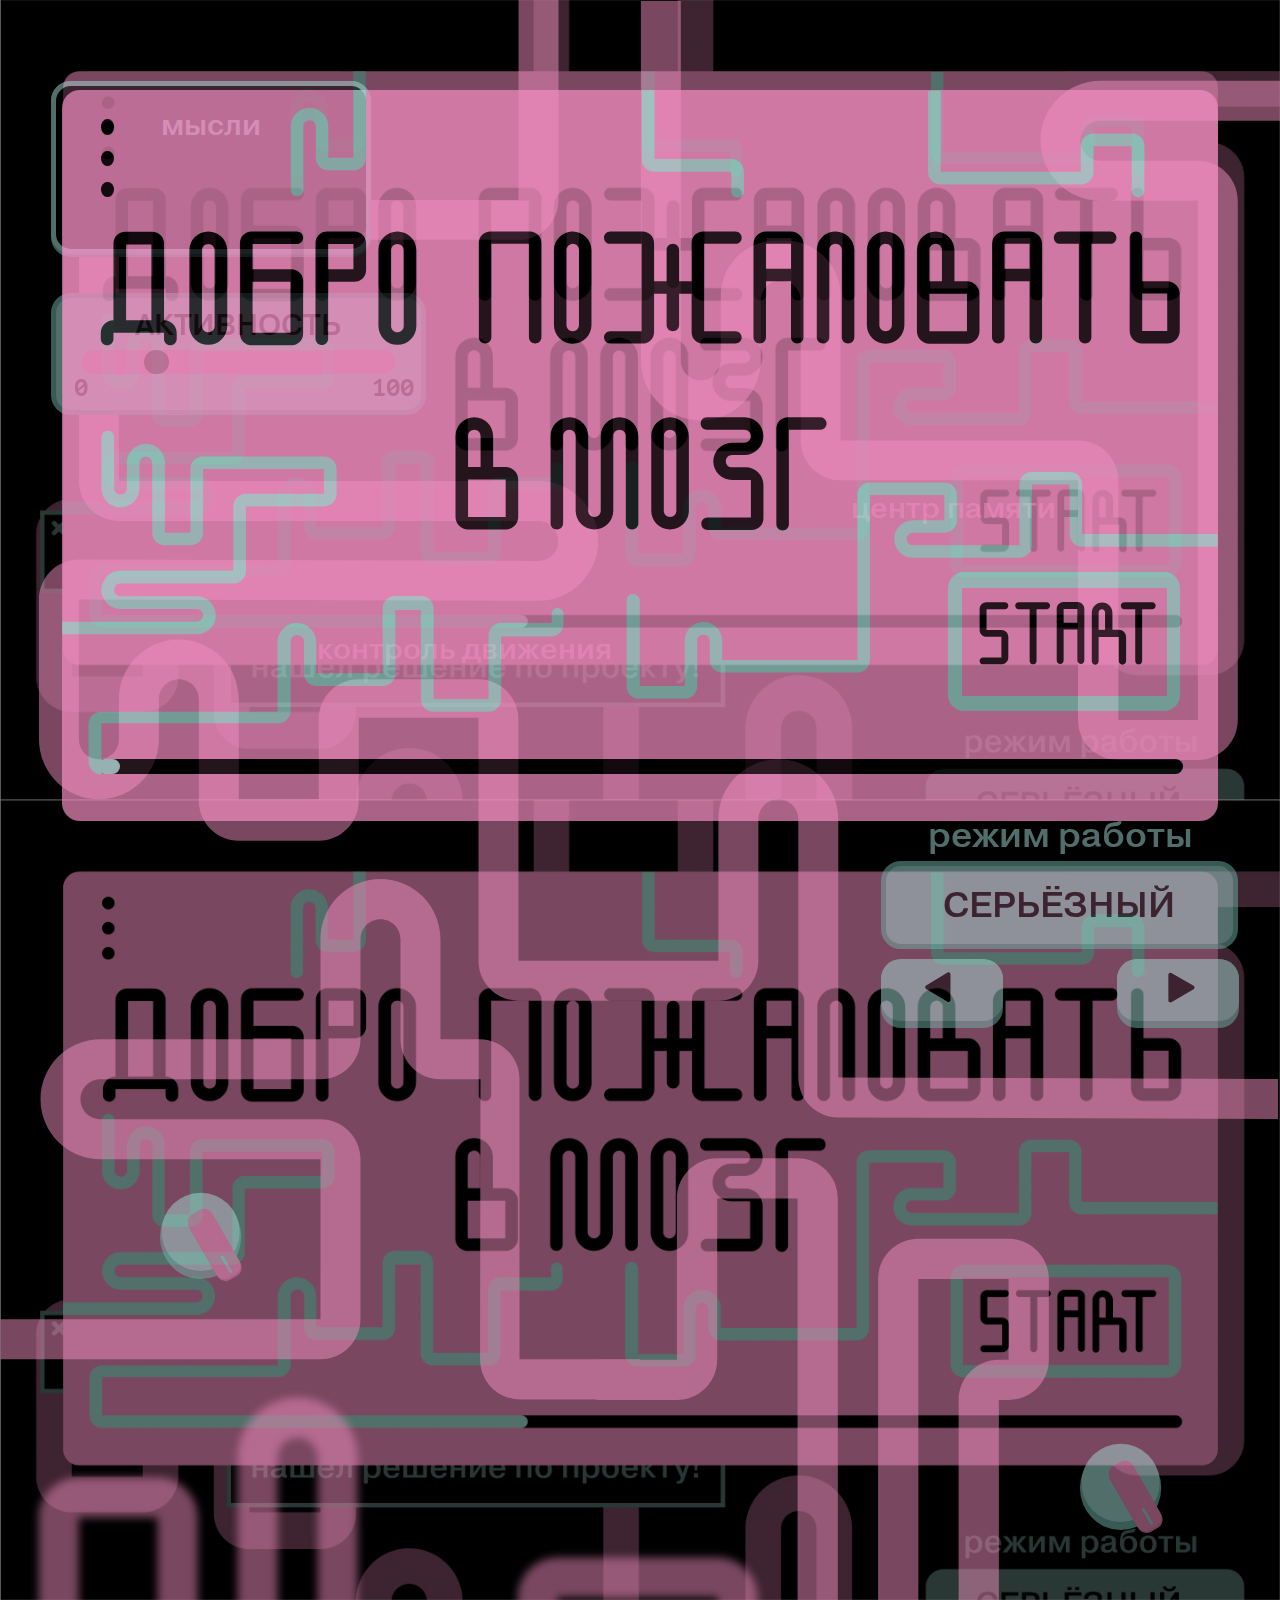
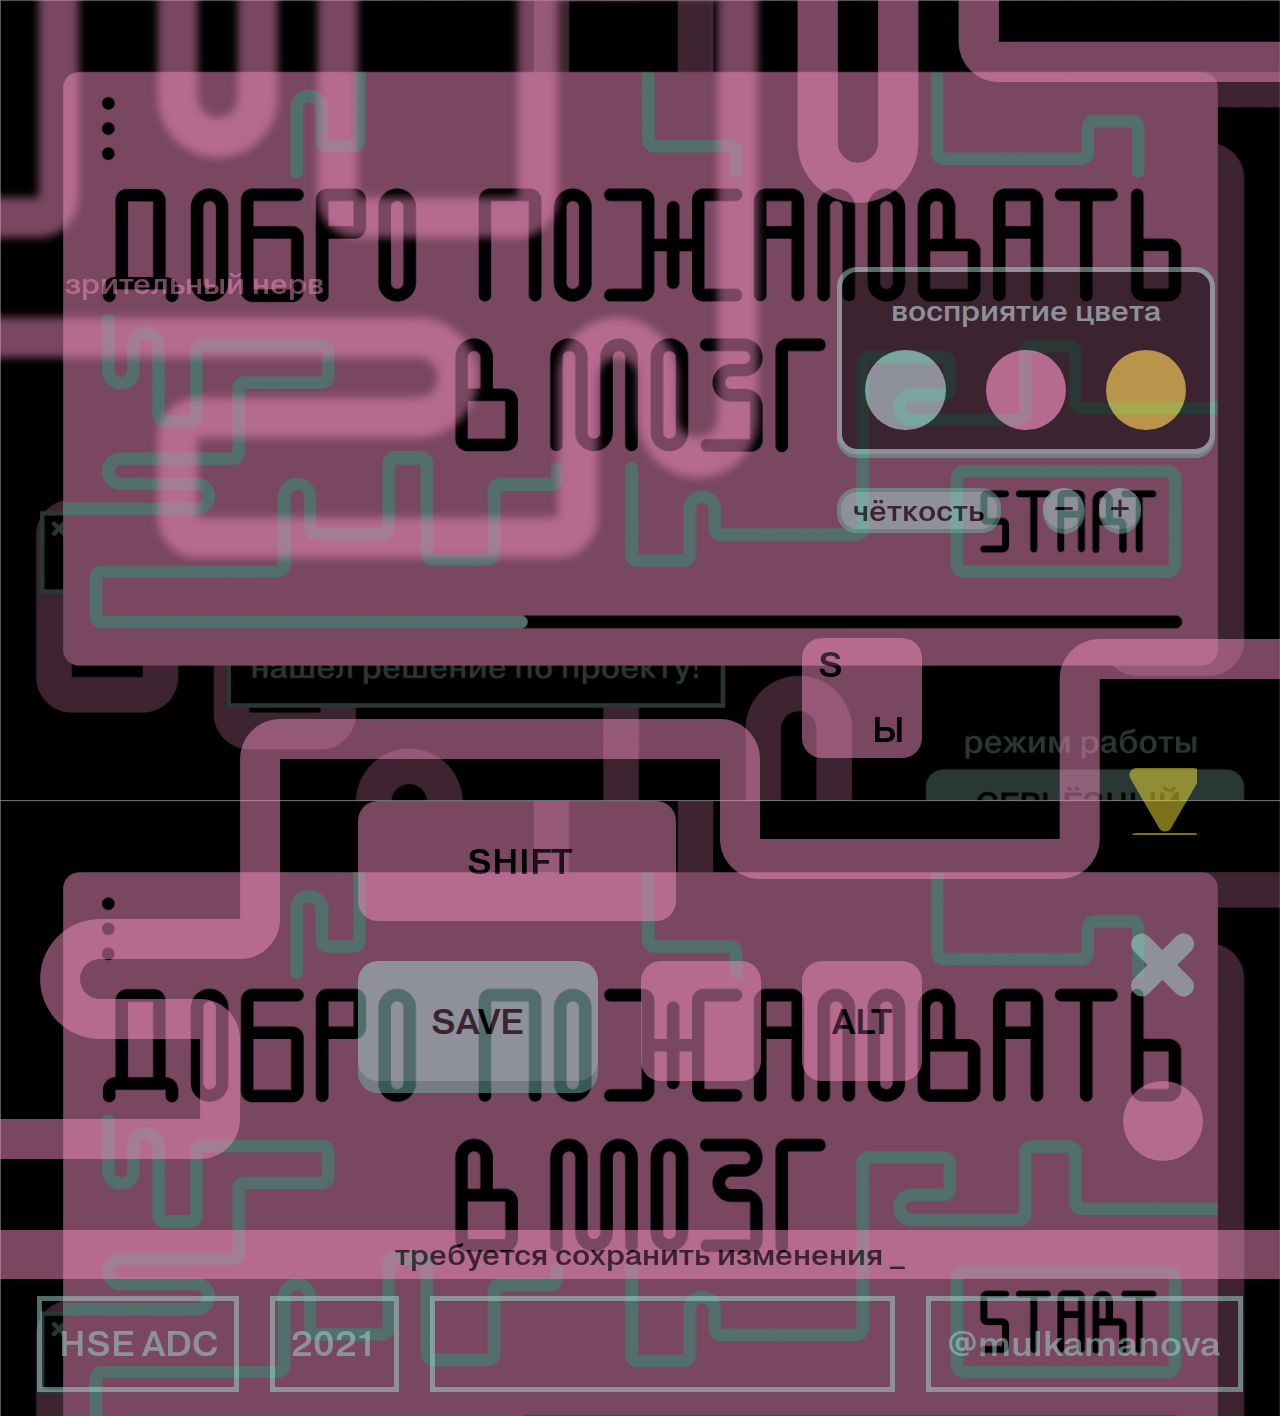
==== index.html @ aae34df0 "Update index.html" ====
<!DOCTYPE html>
<html lang="en" dir="ltr">
  <head>
    <meta charset="utf-8">
    <title></title>
    <meta name="viewport" content="width=device-width, initial-scale=1">
    <script src="https://ajax.googleapis.com/ajax/libs/jquery/3.5.1/jquery.min.js"></script>
    <link rel="stylesheet" href="stylesheets/style.css">
    <style media="screen">
      body{
        width: 100%;
        margin: 0;
        background: black;
        display: block;
        position: relative;
      }
      body::before{
        content: "";
        position: absolute;
        left: 0;
        top: 0;
        right: 0;
        background: url('images/1440-firstpage.jpg');
        width: 100%;
        height: 100%;
        background-size: 100% auto ;
        display: block;
        opacity: .5;
      }
      html{
        position: relative;
        height: 100%;
        width: 100%;
      }
      .wrapper {
        position: relative;
        width: 100%;
        /* background: black; */
        /* opacity: 70%; */
      }
      .sootnosheniye {
        position: relative;
        padding-bottom: 209.44%;
        /* background: red; */

      }
      .content {
        position: absolute;
        top: 0; bottom: 0; left: 0; right: 0;
        padding: 0;
        opacity: 50%;
        overflow: hidden;
        transition: all .3s;
        /* background: yellow; */
      }
      .first {
        position: relative;
        width: 100%;
        height: 37.1%;
        /* background: red; */
      }
      .second {
        position: relative;
        width: 100%;
        height: 37.1%;
        /* background: blue; */
        /* opacity: 50%; */
      }
      .third {
        position: relative;
        width: 100%;
        height: 25.8%;
        /* background: green; */
      }

      p {
        font-family: "Pragmatica";
      }
      .stop {
        animation-play-state: paused;
      }
    </style>

    <script src="javascripts/all.js" charset="utf-8"></script>

  </head>
  <body>
    <div class="wrapper">
      <div class="sootnosheniye">
        <div class="content">
          <div class="first">
            <div class="izv1 stop"></div>
            <div class="izv2 stop"></div>
            <img src="images/first3-iphone.svg" alt="" class="iphone">

            <div class="think_counter">
              <div class="think_counter_image" id="think_counter_image_shadow"></div>
              <div class="think_counter_image" id="think_counter_image1"></div>
              <p id="think_counter1">мысли</p>
              <p class="think_counter_result" id="think_counter_result1">0</p>
              <p class="think_counter_result" id="think_counter_result2">0</p>
              <p class="think_counter_result" id="think_counter_result3">0</p>
              <p class="think_counter_result" id="think_counter_result4">0</p>
            </div>
            <div class="activity">
              <p id="activity_text">АКТИВНОСТЬ</p>
              <div class="activeline">
                <div class="active_point stop"></div>
              </div>
              <p id="point1">0</p>
              <p id="point2">100</p>
            </div>
            <p class="names" id="name1">центр памяти</p>
            <p class="names" id="name2">контроль движения</p>
            <div class="mode">
              <p id="mode_title">режим работы</p>
              <div class="mode_screen">
                <p id="mode_text">СЕРЬЁЗНЫЙ</p>
              </div>
              <div class="mode_buttom" id="mode_buttom_left">
                <div class="mode_buttom_shadow" id="mbl_shadow"></div>
                <div class="mode_buttom_base" id="mbl_base">
                  <img src="images/mode_triangle.svg" alt="" id="mode_triangle1">
                </div>
              </div>
              <div class="mode_buttom" id="mode_buttom_right">
                <div class="mode_buttom_shadow" id="mbr_shadow"></div>
                <div class="mode_buttom_base" id="mbr_base">
                  <img src="images/mode_triangle.svg" alt="" id="mode_triangle2">
                </div>
              </div>
            </div>
            <div class="think" id="think1">
              <img src="images/krest_hover.svg" alt="" class="skip_buttom">
              <img src="images/krest.svg" alt="" class="skip_buttom">
              <h1 id="think1_text">надо&nbspкупить&nbspмашину</h1>
            </div>
            <div class="think" id="think2">
              <img src="images/krest_hover.svg" alt="" class="skip_buttom" >
              <img src="images/krest.svg" alt="" class="skip_buttom">
              <h1 id="think2_text">100+20×6=???</h1>
            </div>
            <div class="think" id="think3">
              <img src="images/krest_hover.svg" alt="" class="skip_buttom">
              <img src="images/krest.svg" alt="" class="skip_buttom">
              <h1 id="think3_text">нашла&nbspрешение&nbspпо&nbspпроекту!</h1>
            </div>
            <div class="think" id="think4">
              <img src="images/krest_hover.svg" alt="" class="skip_buttom">
              <img src="images/krest.svg" alt="" class="skip_buttom">
              <h1 id="think4_text">завтра&nbspплатить&nbspза&nbspипотеку</h1>
            </div>
          </div>
          <div class="second">
            <div class="izv_second2"></div>
            <div class="izv_second1"></div>
            <div class="izv_second_extra" id="extra1"></div>
            <div class="izv_second_extra" id="extra2"></div>
            <div class="buttom buttom1">
              <img src="images/buttom_body.svg" alt="" id="buttom_body">
              <div class="handle_box" id="handle_box1">
                <img src="images/buttom_handle.svg" alt="" id="buttom_handle" >
                <img src="images/buttom_handle_hover.svg" alt="" class="buttom_handle1 opacity100" id="buttom_handle">
              </div>
            </div>
            <div class="buttom buttom2" >
              <img src="images/buttom_body.svg" alt="" id="buttom_body">
              <div class="handle_box" id="handle_box2">
                <img src="images/buttom_handle.svg" alt="" id="buttom_handle">
                <img src="images/buttom_handle_hover.svg" alt="" class="buttom_handle2 opacity100" id="buttom_handle">
              </div>
            </div>
            <div class="colorblock">
              <div class="color_mode" id="color_mode_shadow"></div>
              <div class="color_mode" id="color_mode_base"></div>
              <p id="color_text">восприятие цвета</p>
              <div class="color_round" id="color1"></div>
              <div class="color_round" id="color2"></div>
              <div class="color_round" id="color3"></div>
            </div>

            <div class="blurblock">
              <div class="blur_title">
                <p id="blur_text">чёткость</p>
              </div>
              <div class="blur_bottom" id="bottom_minus">
                <div class="blur_buttom_shadow" id="bbs_left"></div>
                <div class="blur_buttom_base" id="bbb_left"></div>
                <div class="blur_bottom_text"></div>
              </div>
              <div class="blur_bottom" id="bottom_plus">
                <div class="blur_buttom_shadow" id="bbs_right"></div>
                <div class="blur_buttom_base" id="bbb_right"></div>
                <div class="blur_bottom_text"></div>
                <div class="blur_bottom_text" id="blur_bottom_text2"></div>
              </div>
            </div>
            <p class="names" id="name3">зрительный нерв</p>
            <svg width="921" height="761" viewBox="0 0 921 761" fill="none" xmlns="http://www.w3.org/2000/svg" class="izv_vision class1440">
            <path d="M201.376 400.578H-4.19336V440.578H201.376C223.467 440.578 241.376 422.67 241.376 400.578V120.578H320.438V300.578C320.438 333.715 347.3 360.578 380.438 360.578C413.575 360.578 440.438 333.715 440.438 300.578V60.5781C440.438 49.5324 449.392 40.5781 460.438 40.5781C471.483 40.5781 480.438 49.5324 480.438 60.5781V400.578C480.438 422.67 498.346 440.578 520.438 440.578H680.437C702.529 440.578 720.437 422.669 720.437 400.578V200.578H880.437V620.578C880.437 631.624 871.483 640.578 860.437 640.578C849.392 640.578 840.437 631.624 840.437 620.578V580.578C840.437 547.441 813.574 520.578 780.437 520.578C747.3 520.578 720.437 547.441 720.437 580.578V720.578H360.438V640.578H580.437C613.574 640.578 640.437 613.715 640.437 580.578C640.437 547.441 613.574 520.578 580.437 520.578H-4.19336V560.578H580.437C591.483 560.578 600.437 569.532 600.437 580.578C600.437 591.624 591.483 600.578 580.437 600.578H360.438C338.346 600.578 320.438 618.487 320.438 640.578V720.578C320.438 742.669 338.346 760.578 360.438 760.578H720.437C742.529 760.578 760.437 742.669 760.437 720.578V580.578C760.437 569.532 769.392 560.578 780.437 560.578C791.483 560.578 800.437 569.532 800.437 580.578V620.578C800.437 653.715 827.3 680.578 860.437 680.578C893.574 680.578 920.437 653.715 920.437 620.578V200.578C920.437 178.487 902.529 160.578 880.437 160.578H720.437C698.346 160.578 680.437 178.487 680.437 200.578V400.578H520.437V60.578C520.437 27.441 493.574 0.578125 460.437 0.578125C427.3 0.578125 400.438 27.441 400.438 60.578V300.578C400.438 311.624 391.483 320.578 380.438 320.578C369.392 320.578 360.438 311.624 360.438 300.578V120.578C360.438 98.4867 342.529 80.5781 320.438 80.5781H241.376C219.284 80.5781 201.376 98.4867 201.376 120.578V400.578Z" fill="#F28EC0"/>
            </svg>
            <svg width="462" height="542" viewBox="0 0 462 542" fill="none" xmlns="http://www.w3.org/2000/svg" class="izv_vision class-ipadl">
            <path d="M448.044 45.4901V265.558C448.044 284.888 432.374 300.558 413.044 300.558H243.396V450.566H415.937C440.932 450.566 461.194 470.829 461.194 495.824C461.194 520.819 440.932 541.081 415.937 541.081H-0.519104L-0.519043 511.985H414.883C423.62 511.985 430.703 504.902 430.703 496.164C430.703 487.427 423.62 480.344 414.883 480.344H247.678C228.348 480.344 212.678 464.674 212.678 445.344V306.246C212.678 286.916 228.348 271.246 247.678 271.246H418.031V50.5609C418.031 42.1653 411.225 35.3594 402.83 35.3594C394.434 35.3594 387.628 42.1653 387.628 50.5609V195.699C387.628 220.424 367.585 240.467 342.86 240.467C318.135 240.467 298.091 220.424 298.091 195.699V90.835H124.733V355.934C124.733 375.264 109.063 390.934 89.7332 390.934H-0.519043V360.998H94.4282V95.5859C94.4282 76.256 110.098 60.5859 129.428 60.5859H292.54C311.87 60.5859 327.54 76.256 327.54 95.5859V195.238C327.54 203.589 334.31 210.359 342.661 210.359C351.013 210.359 357.783 203.589 357.783 195.238V45.49C357.783 20.565 377.988 0.359375 402.913 0.359375C427.838 0.359375 448.044 20.5651 448.044 45.4901Z" fill="#F28EC0"/>
            </svg>
            <svg width="371" height="541" viewBox="0 0 371 541" fill="none" xmlns="http://www.w3.org/2000/svg" class="izv_vision class-ipadp">
            <path d="M370.601 45.2821V265.35C370.601 284.68 354.931 300.35 335.601 300.35H220.648V450.358H325.44C350.435 450.358 370.698 470.621 370.697 495.616C370.697 520.611 350.435 540.873 325.44 540.873H0.417408L0.417474 511.777H324.386C333.123 511.777 340.206 504.694 340.206 495.956C340.206 487.219 333.123 480.136 324.386 480.136H224.929C205.599 480.136 189.929 464.466 189.929 445.136V306.038C189.929 286.708 205.599 271.038 224.929 271.038H340.588V50.3529C340.588 41.9573 333.782 35.1514 325.387 35.1514C316.991 35.1514 310.185 41.9573 310.185 50.3529V195.491C310.185 220.216 290.142 240.259 265.417 240.259C240.691 240.259 220.648 220.216 220.648 195.491V90.627H131.277V355.726C131.277 375.056 115.607 390.726 96.2771 390.726H0.417474V360.79H100.972V95.3779C100.972 76.0479 116.642 60.3779 135.972 60.3779H215.097C234.427 60.3779 250.097 76.0479 250.097 95.3779V195.03C250.097 203.381 256.867 210.151 265.218 210.151C273.569 210.151 280.339 203.381 280.339 195.03V45.282C280.339 20.357 300.545 0.151367 325.47 0.151367C350.395 0.151367 370.601 20.3571 370.601 45.2821Z" fill="#F28EC0"/>
            </svg>

            <svg width="120" height="300" viewBox="0 0 120 300" fill="none" xmlns="http://www.w3.org/2000/svg" class="izv_vision class-iphone">
            <path d="M120 140.706V30.251C120 13.6824 106.569 0.250977 90 0.250977C73.4315 0.250977 60 13.6824 60 30.251V100.251H0V120.251H60C71.0457 120.251 80 111.297 80 100.251V30.251C80 24.7281 84.4771 20.251 90 20.251C95.5229 20.251 100 24.7281 100 30.251V140.706H60C48.9543 140.706 40 149.66 40 160.706V239.75C40 250.796 48.9543 259.75 60 259.75H70C75.5229 259.75 80 264.228 80 269.75C80 275.273 75.5229 279.75 70 279.75H0V299.75H70C86.5685 299.75 100 286.319 100 269.75C100 253.182 86.5685 239.75 70 239.75H60V160.706H100C111.046 160.706 120 151.752 120 140.706Z" fill="#F28EC0"/>
            </svg>

            <div class="think" id="think5">
              <img src="images/krest_hover.svg" alt="" class="skip_buttom">
              <img src="images/krest.svg" alt="" class="skip_buttom">
              <h1 id="think5_text">пора&nbspвыпить&nbspтаблетки</h1>
            </div>
            <div class="think" id="think6">
              <img src="images/krest_hover.svg" alt="" class="skip_buttom">
              <img src="images/krest.svg" alt="" class="skip_buttom">
              <h1 id="think6_text">может&nbspуволиться...</h1>
            </div>
            <div class="think" id="think7">
              <img src="images/krest_hover.svg" alt="" class="skip_buttom">
              <img src="images/krest.svg" alt="" class="skip_buttom">
              <h1 id="think7_text">ну&nbspна&nbsp500&nbspр&nbspнеделю&nbspпроживу</h1>
            </div>
            <div class="think" id="think8">
              <img src="images/krest_hover.svg" alt="" class="skip_buttom">
              <img src="images/krest.svg" alt="" class="skip_buttom">
              <h1 id="think8_text">мама&nbspпросила&nbspполить&nbspцветы</h1>
            </div>
            <div class="think" id="think9">
              <img src="images/krest_hover.svg" alt="" class="skip_buttom">
              <img src="images/krest.svg" alt="" class="skip_buttom">
              <h1 id="think9_text">меня&nbspотчислят&nbspскоро</h1>
            </div>
            <div class="think" id="think10">
              <img src="images/krest_hover.svg" alt="" class="skip_buttom">
              <img src="images/krest.svg" alt="" class="skip_buttom">
              <h1 id="think10_text">дома&nbspхлеб&nbspкончился&nbspвроде</h1>
            </div>
            <div class="think" id="think11">
              <img src="images/krest_hover.svg" alt="" class="skip_buttom">
              <img src="images/krest.svg" alt="" class="skip_buttom">
              <h1 id="think11_text">надо&nbspпораньше&nbspлечь&nbspспать</h1>
            </div>

          </div>
          <div class="third">
            <div class="izv_third1 stop"></div>
            <div class="keyboard" id="keyboard1">
              <p class="keyboard_text" id="keyboard_S">S</p>
              <p class="keyboard_text" id="keyboard_Y">Ы</p>
            </div>
            <div class="keyboard" id="keyboard2">
              <p class="keyboard_text" id="keyboard_SHIFT">SHIFT</p>
            </div>
            <div class="keyboard" id="keyboard3"></div>
            <div class="keyboard" id="keyboard4">
              <p class="keyboard_text" id="keyboard_ALT">ALT</p>
            </div>
            <div class="keyboard" id="keyboard5">
              <div class="keyboard_save_shadow"></div>
              <div class="keyboard_save_body"></div>
              <p class="keyboard_text" id="keyboard_SAVE">SAVE</p>
            </div>
            <div class="light_triangle stop"></div>
            <div class="light_cross">
              <div class="cross stop" id="cross1"></div>
              <div class="cross stop" id="cross2"></div>
            </div>
            <div class="light_round stop"></div>
            <div class="line">
              <p class="line_text" id="line_text_unsaved">требуется сохранить изменения</p>
              <p class="line_text" id="line_text_saved">изменения сохранены</p>
              <p class="line_text2 stop">_</p>
            </div>
            <div class="think" id="think12">
              <img src="images/krest_hover.svg" alt="" class="skip_buttom">
              <img src="images/krest.svg" alt="" class="skip_buttom">
              <h1 id="think12_text">блин,&nbspиз&nbspбанка&nbspопять&nbspзвонят</h1>
            </div>
            <div class="think" id="think13">
              <img src="images/krest_hover.svg" alt="" class="skip_buttom">
              <img src="images/krest.svg" alt="" class="skip_buttom">
              <h1 id="think13_text">вечером&nbspсозвон&nbspс&nbspзаказчиком</h1>
            </div>
            <div class="think" id="think14">
              <img src="images/krest_hover.svg" alt="" class="skip_buttom">
              <img src="images/krest.svg" alt="" class="skip_buttom">
              <h1 id="think14_text">запишу,&nbspпока&nbspне&nbspзабыла</h1>
            </div>
            <div class="think" id="think15">
              <img src="images/krest_hover.svg" alt="" class="skip_buttom">
              <img src="images/krest.svg" alt="" class="skip_buttom">
              <h1 id="think15_text">а&nbspсколько&nbspсоли&nbspнадо&nbspв&nbspсуп?</h1>
            </div>
            <div class="bottom_bar">
              <p class="bar_text" id="bar_text1">HSE&nbspADC</p>
              <p class="bar_text">2021</p>
              <div class="bar_text" id="bar_text3"></div>
              <a href="https://www.instagram.com/mulkamanova/" class="bar_text" id="bar_text4">@mulkamanova</a>
            </div>
          </div>

        </div>
        <div class="allpage">
          <div class="fp_bar"></div>
          <div class="fp_bar_active"></div>
          <img src="images/dobro.svg" alt="" class="firstpage_text" id="dobro">
          <img src="images/pozhal.svg" alt="" class="firstpage_text" id="pozhal">
          <img src="images/mozg.svg" alt="" class="firstpage_text" id="mozg">
          <div class="firstpage_round" id="firstpage_round1" ></div>
          <div class="firstpage_round" id="firstpage_round2" ></div>
          <div class="firstpage_round" id="firstpage_round3" ></div>
          <img src="images/fp1.svg" alt="" id="fp1">
          <img src="images/fp2.svg" alt="" id="fp2">
          <img src="images/fp3.svg" alt="" id="fp3">
          <img src="images/fp4.svg" alt="" id="fp4">
          <img src="images/fp5.svg" alt="" id="fp5">
          <img src="images/fp6.svg" alt="" id="fp6">
          <div class="fp_buttom">
            <div class="fp_buttom_base">
              <img src="images/fp_buttom.svg" alt="" id="fp_buttom_text">
            </div>
          </div>

        </div>

      </div>
    </div>
  </body>
</html>
---- stylesheets/style.css ----
@import 'reset.css';
@import "first.css";
@import "second.css";
@import "third.css";
@import "thinks.css";
@import "firstpage.css";
@import "responsive.css";
@font-face {
font-family: 'Pragmatica';
src: url("../fonts/PRG65.otf");
}
@font-face {
font-family: 'Pragmatica_bold';
src: url("../fonts/PRG75.otf");
}
@font-face {
font-family: 'PT Mono';
src: url("../fonts/ofont.ru_PT Mono.ttf");
}
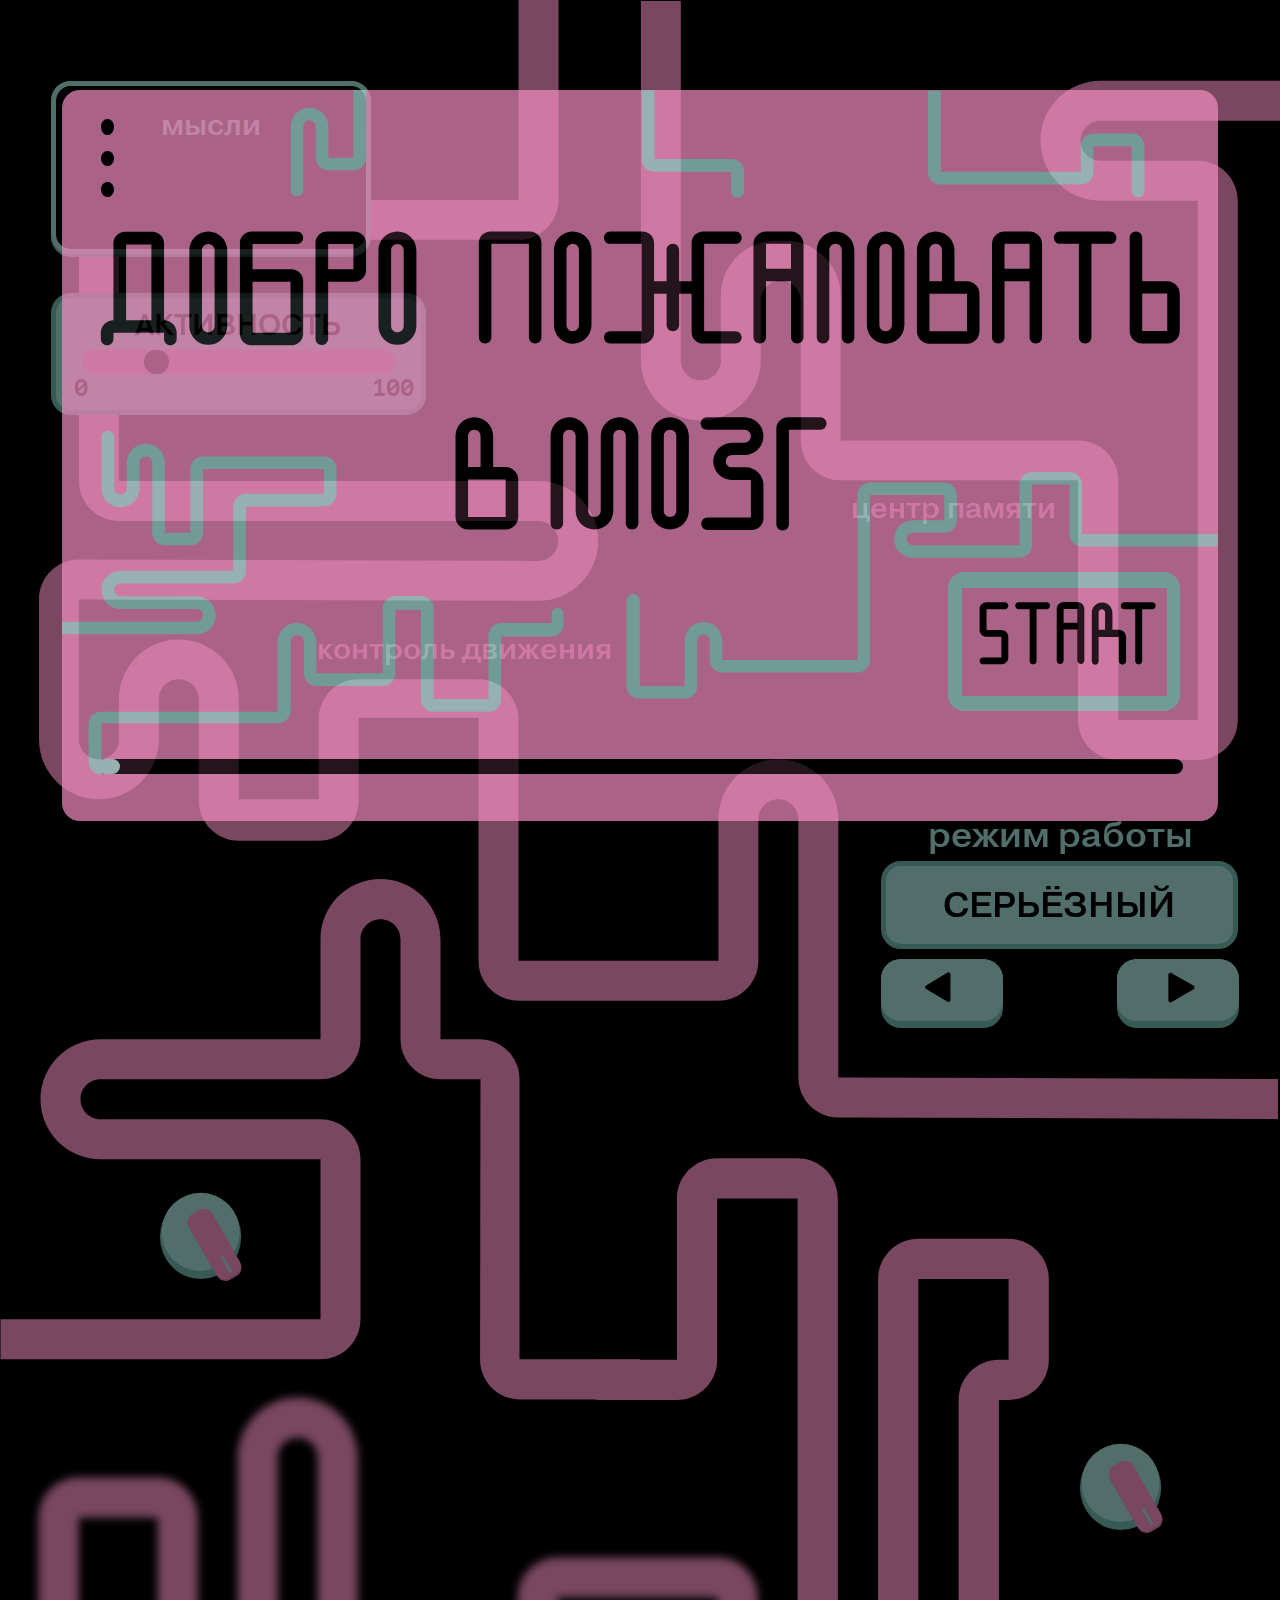
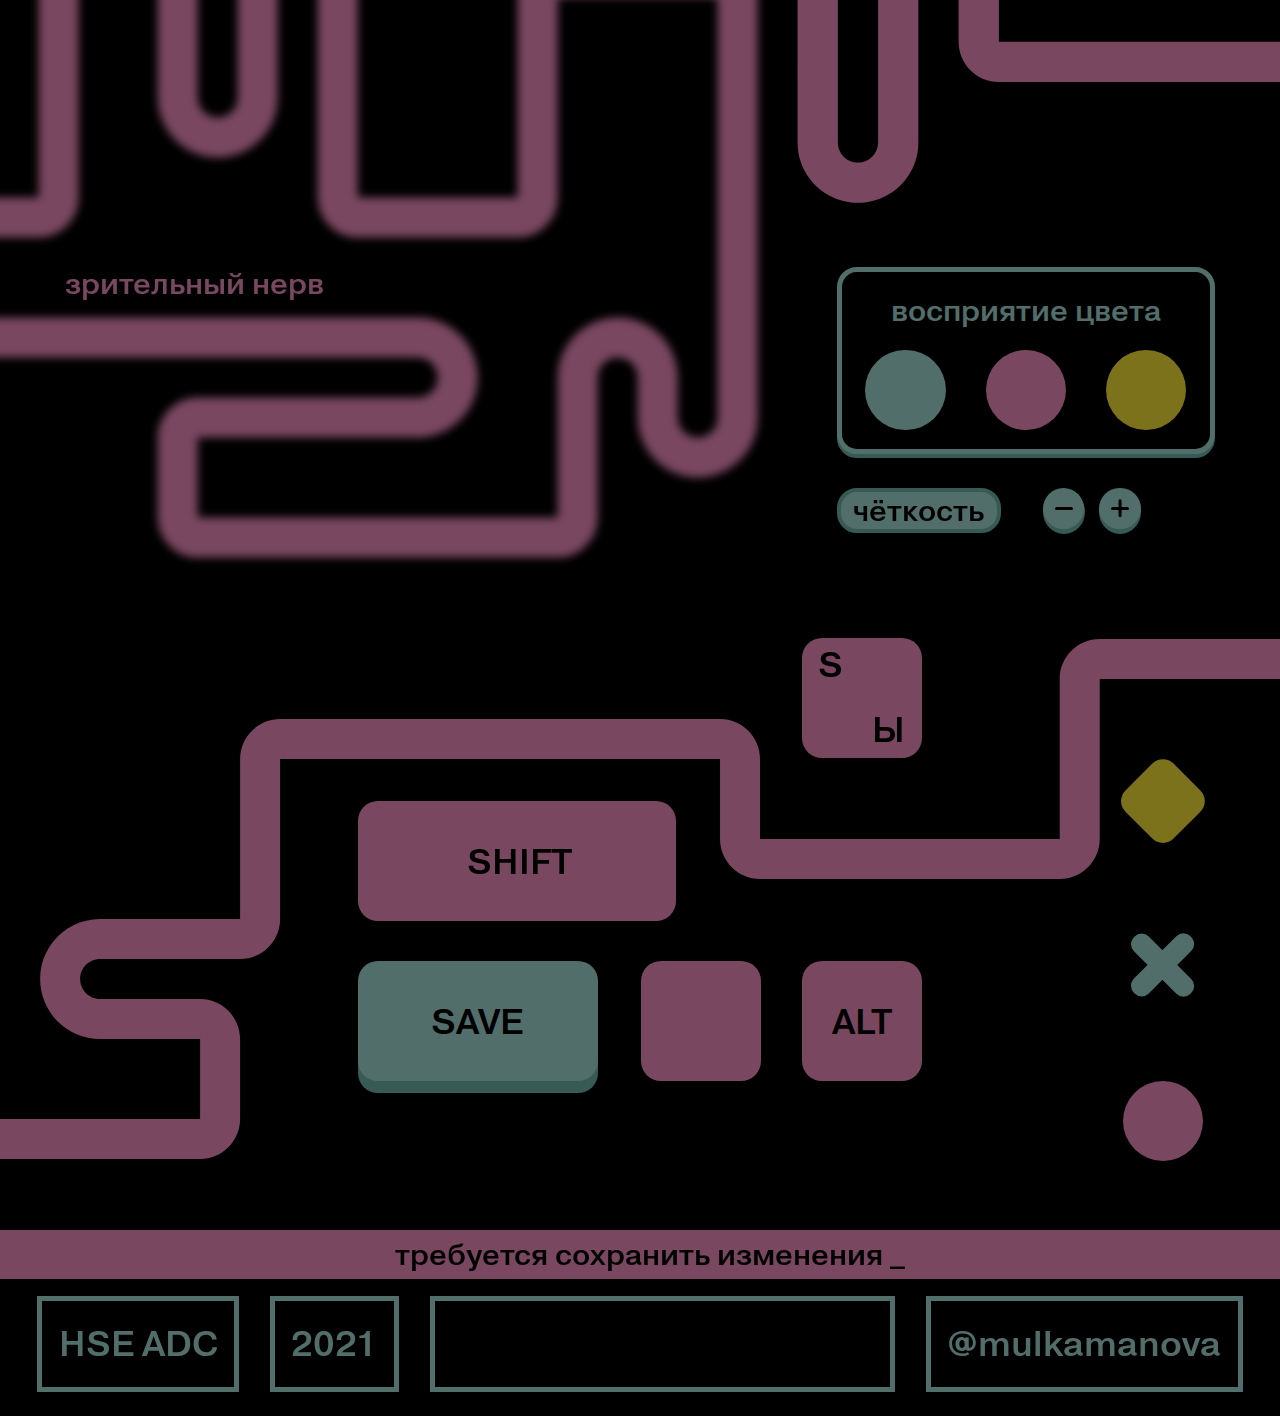
==== commit 17271a56: "Update index.html" ====
--- a/index.html
+++ b/index.html
@@ -13,6 +13,8 @@
         background: black;
         display: block;
         position: relative;
+        /* height: 100%; */
+        overflow: hidden;
       }
       body::before{
         content: "";
@@ -20,7 +22,7 @@
         left: 0;
         top: 0;
         right: 0;
-        background: url('images/1440-firstpage.jpg');
+        /* background: url('images/1440-firstpage.jpg'); */
         width: 100%;
         height: 100%;
         background-size: 100% auto ;
@@ -31,6 +33,7 @@
         position: relative;
         height: 100%;
         width: 100%;
+
       }
       .wrapper {
         position: relative;
@@ -306,26 +309,27 @@
 
         </div>
         <div class="allpage">
-          <div class="fp_bar"></div>
-          <div class="fp_bar_active"></div>
-          <img src="images/dobro.svg" alt="" class="firstpage_text" id="dobro">
-          <img src="images/pozhal.svg" alt="" class="firstpage_text" id="pozhal">
-          <img src="images/mozg.svg" alt="" class="firstpage_text" id="mozg">
-          <div class="firstpage_round" id="firstpage_round1" ></div>
-          <div class="firstpage_round" id="firstpage_round2" ></div>
-          <div class="firstpage_round" id="firstpage_round3" ></div>
-          <img src="images/fp1.svg" alt="" id="fp1">
-          <img src="images/fp2.svg" alt="" id="fp2">
-          <img src="images/fp3.svg" alt="" id="fp3">
-          <img src="images/fp4.svg" alt="" id="fp4">
-          <img src="images/fp5.svg" alt="" id="fp5">
-          <img src="images/fp6.svg" alt="" id="fp6">
-          <div class="fp_buttom">
-            <div class="fp_buttom_base">
-              <img src="images/fp_buttom.svg" alt="" id="fp_buttom_text">
+          <div class="container">
+           <div class="fp_bar"></div>
+            <div class="fp_bar_active"></div>
+            <img src="images/dobro.svg" alt="" class="firstpage_text" id="dobro">
+            <img src="images/pozhal.svg" alt="" class="firstpage_text" id="pozhal">
+            <img src="images/mozg.svg" alt="" class="firstpage_text" id="mozg">
+            <div class="firstpage_round" id="firstpage_round1" ></div>
+            <div class="firstpage_round" id="firstpage_round2" ></div>
+            <div class="firstpage_round" id="firstpage_round3" ></div>
+            <img src="images/fp1.svg" alt="" id="fp1">
+            <img src="images/fp2.svg" alt="" id="fp2">
+            <img src="images/fp3.svg" alt="" id="fp3">
+            <img src="images/fp4.svg" alt="" id="fp4">
+            <img src="images/fp5.svg" alt="" id="fp5">
+            <img src="images/fp6.svg" alt="" id="fp6">
+            <div class="fp_buttom">
+              <div class="fp_buttom_base">
+                <img src="images/fp_buttom.svg" alt="" id="fp_buttom_text">
+              </div>
             </div>
           </div>
-
         </div>
 
       </div>
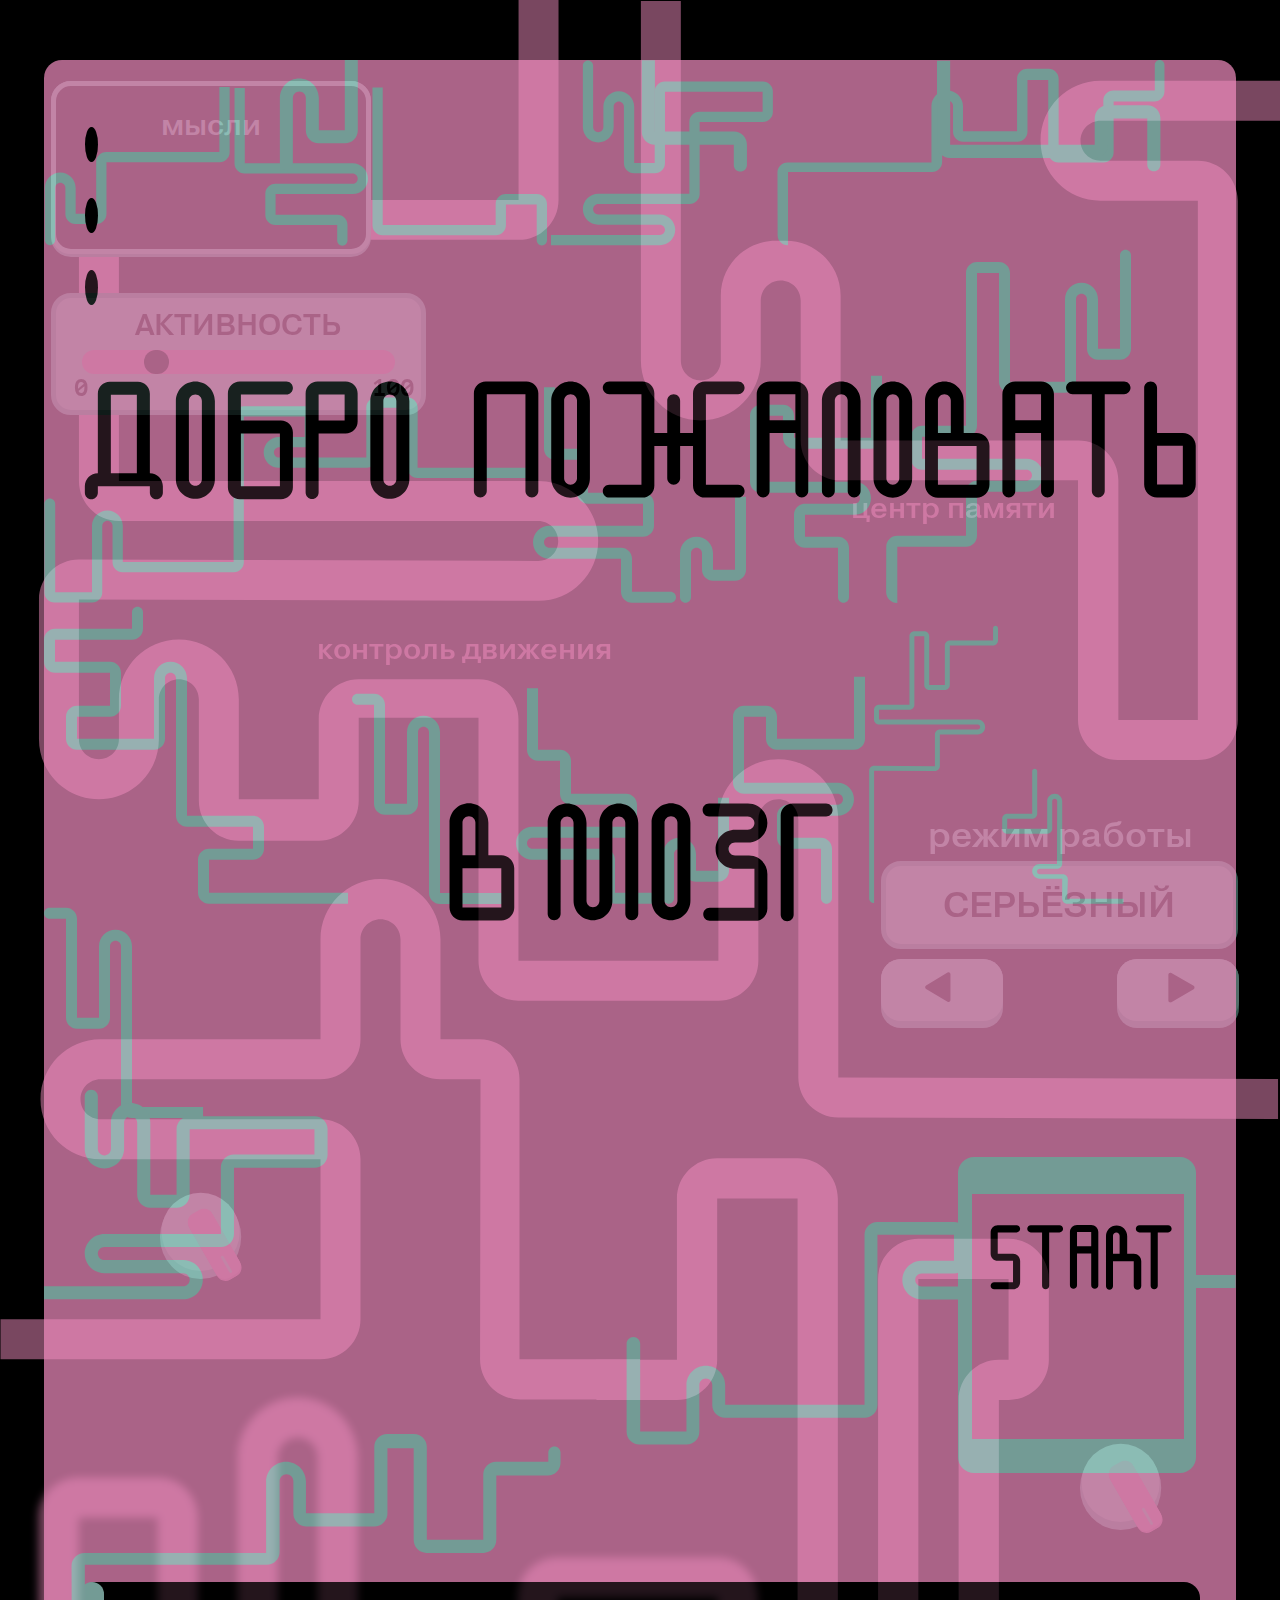
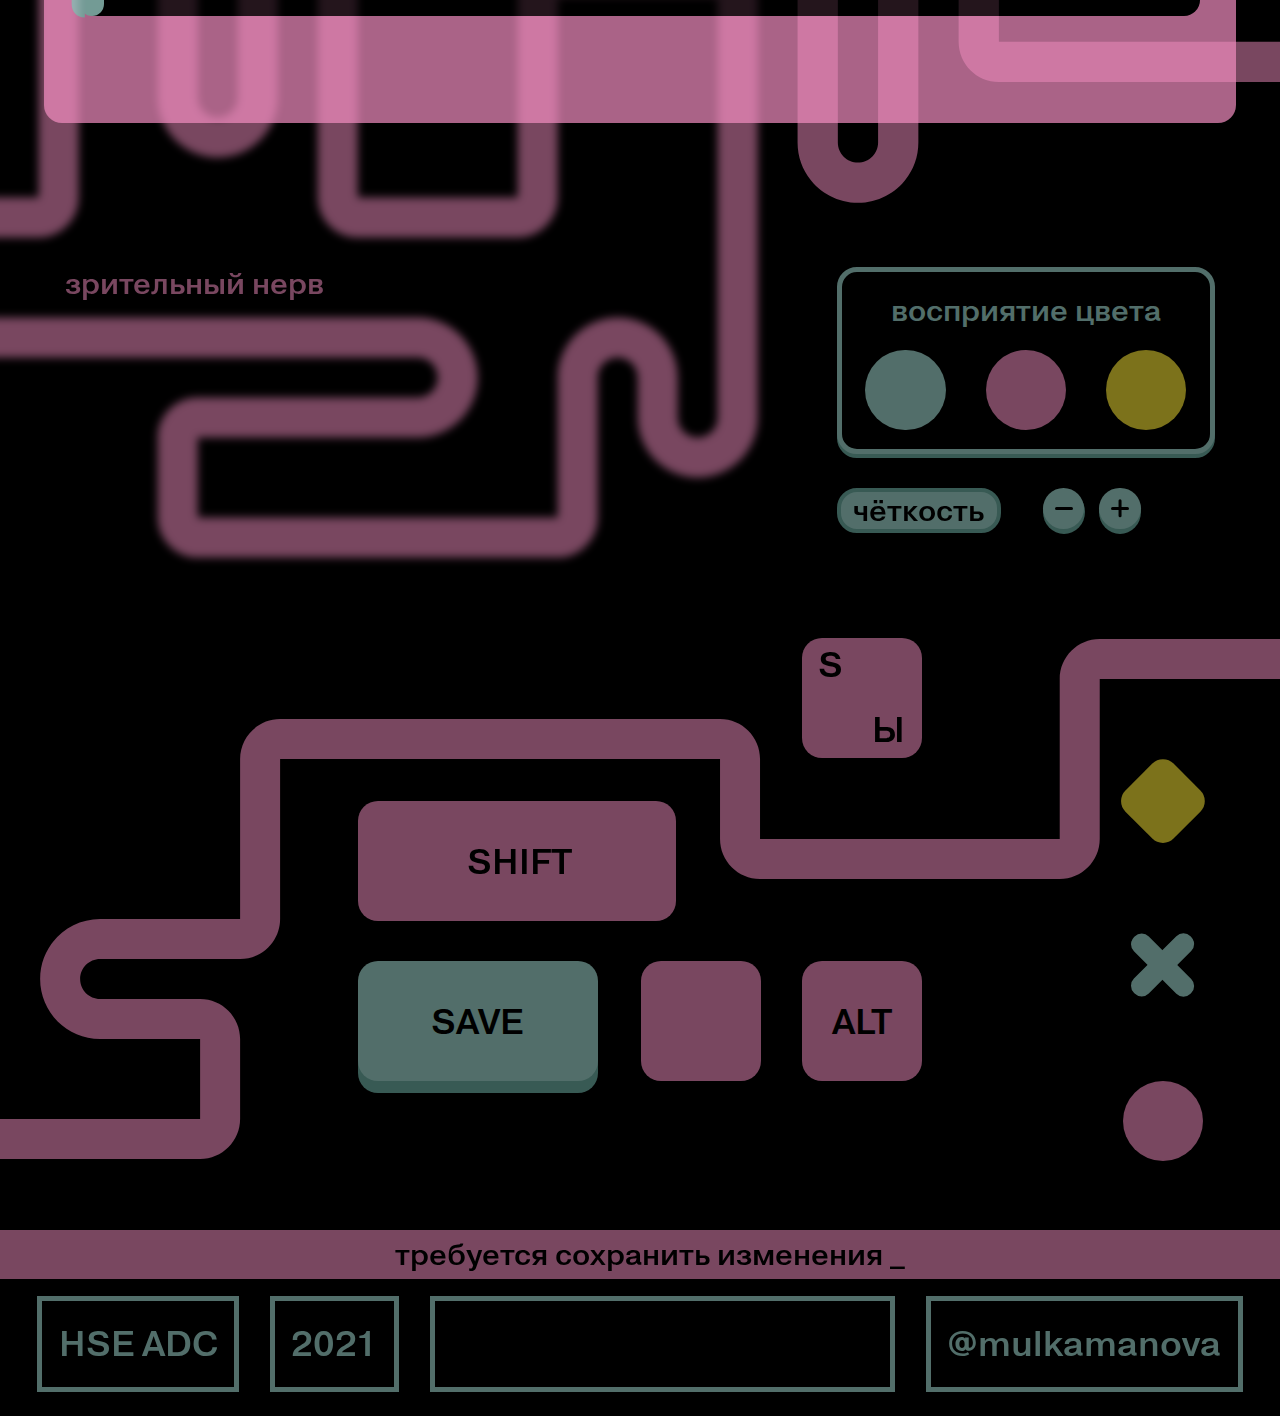
==== commit e2bedd0e: "Update index.html" ====
--- a/index.html
+++ b/index.html
@@ -22,12 +22,12 @@
         left: 0;
         top: 0;
         right: 0;
-        /* background: url('images/1440-firstpage.jpg'); */
+        /* background: url('images/fp-iphone.jpg'); */
         width: 100%;
         height: 100%;
         background-size: 100% auto ;
         display: block;
-        opacity: .5;
+        opacity: .8;
       }
       html{
         position: relative;
@@ -318,12 +318,32 @@
             <div class="firstpage_round" id="firstpage_round1" ></div>
             <div class="firstpage_round" id="firstpage_round2" ></div>
             <div class="firstpage_round" id="firstpage_round3" ></div>
-            <img src="images/fp1.svg" alt="" id="fp1">
-            <img src="images/fp2.svg" alt="" id="fp2">
-            <img src="images/fp3.svg" alt="" id="fp3">
-            <img src="images/fp4.svg" alt="" id="fp4">
-            <img src="images/fp5.svg" alt="" id="fp5">
-            <img src="images/fp6.svg" alt="" id="fp6">
+            <img src="images/fp1.svg" alt="" id="fp1" class="fp-desktop">
+            <img src="images/fp2.svg" alt="" id="fp2" class="fp-desktop">
+            <img src="images/fp3.svg" alt="" id="fp3" class="fp-desktop">
+            <img src="images/fp4.svg" alt="" id="fp4" class="fp-desktop">
+            <img src="images/fp5.svg" alt="" id="fp5" class="fp-desktop">
+            <img src="images/fp6.svg" alt="" id="fp6" class="fp-desktop">
+            <img src="images/fp1-ipadl.svg" alt="" id="fp1-ipadl" class="fp-ipadl">
+            <img src="images/fp2-ipadl.svg" alt="" id="fp2-ipadl" class="fp-ipadl">
+            <img src="images/fp3-ipadl.svg" alt="" id="fp3-ipadl" class="fp-ipadl">
+            <img src="images/fp4-ipadl.svg" alt="" id="fp4-ipadl" class="fp-ipadl">
+            <img src="images/fp5-ipadl.svg" alt="" id="fp5-ipadl" class="fp-ipadl">
+            <img src="images/fp6-ipadl.svg" alt="" id="fp6-ipadl" class="fp-ipadl">
+            <img src="images/fp1-ipadp.svg" alt="" id="fp1-ipadp" class="fp-ipadp">
+            <img src="images/fp2-ipadp.svg" alt="" id="fp2-ipadp" class="fp-ipadp">
+            <img src="images/fp3-ipadp.svg" alt="" id="fp3-ipadp" class="fp-ipadp">
+            <img src="images/fp4-ipadp.svg" alt="" id="fp4-ipadp" class="fp-ipadp">
+            <img src="images/fp5-ipadp.svg" alt="" id="fp5-ipadp" class="fp-ipadp">
+            <img src="images/fp6-ipadp.svg" alt="" id="fp6-ipadp" class="fp-ipadp">
+
+            <img src="images/fp1-ipadp.svg" alt="" id="fp1-iphone" class="fp-iphone">
+            <img src="images/fp2-ipadp.svg" alt="" id="fp2-iphone" class="fp-iphone">
+            <img src="images/fp3-ipadp.svg" alt="" id="fp3-iphone" class="fp-iphone">
+            <img src="images/fp4-iphone.svg" alt="" id="fp4-iphone" class="fp-iphone">
+            <img src="images/fp5-iphone.svg" alt="" id="fp5-iphone" class="fp-iphone">
+            <img src="images/fp6-ipadp.svg" alt="" id="fp6-iphone" class="fp-iphone">
+
             <div class="fp_buttom">
               <div class="fp_buttom_base">
                 <img src="images/fp_buttom.svg" alt="" id="fp_buttom_text">
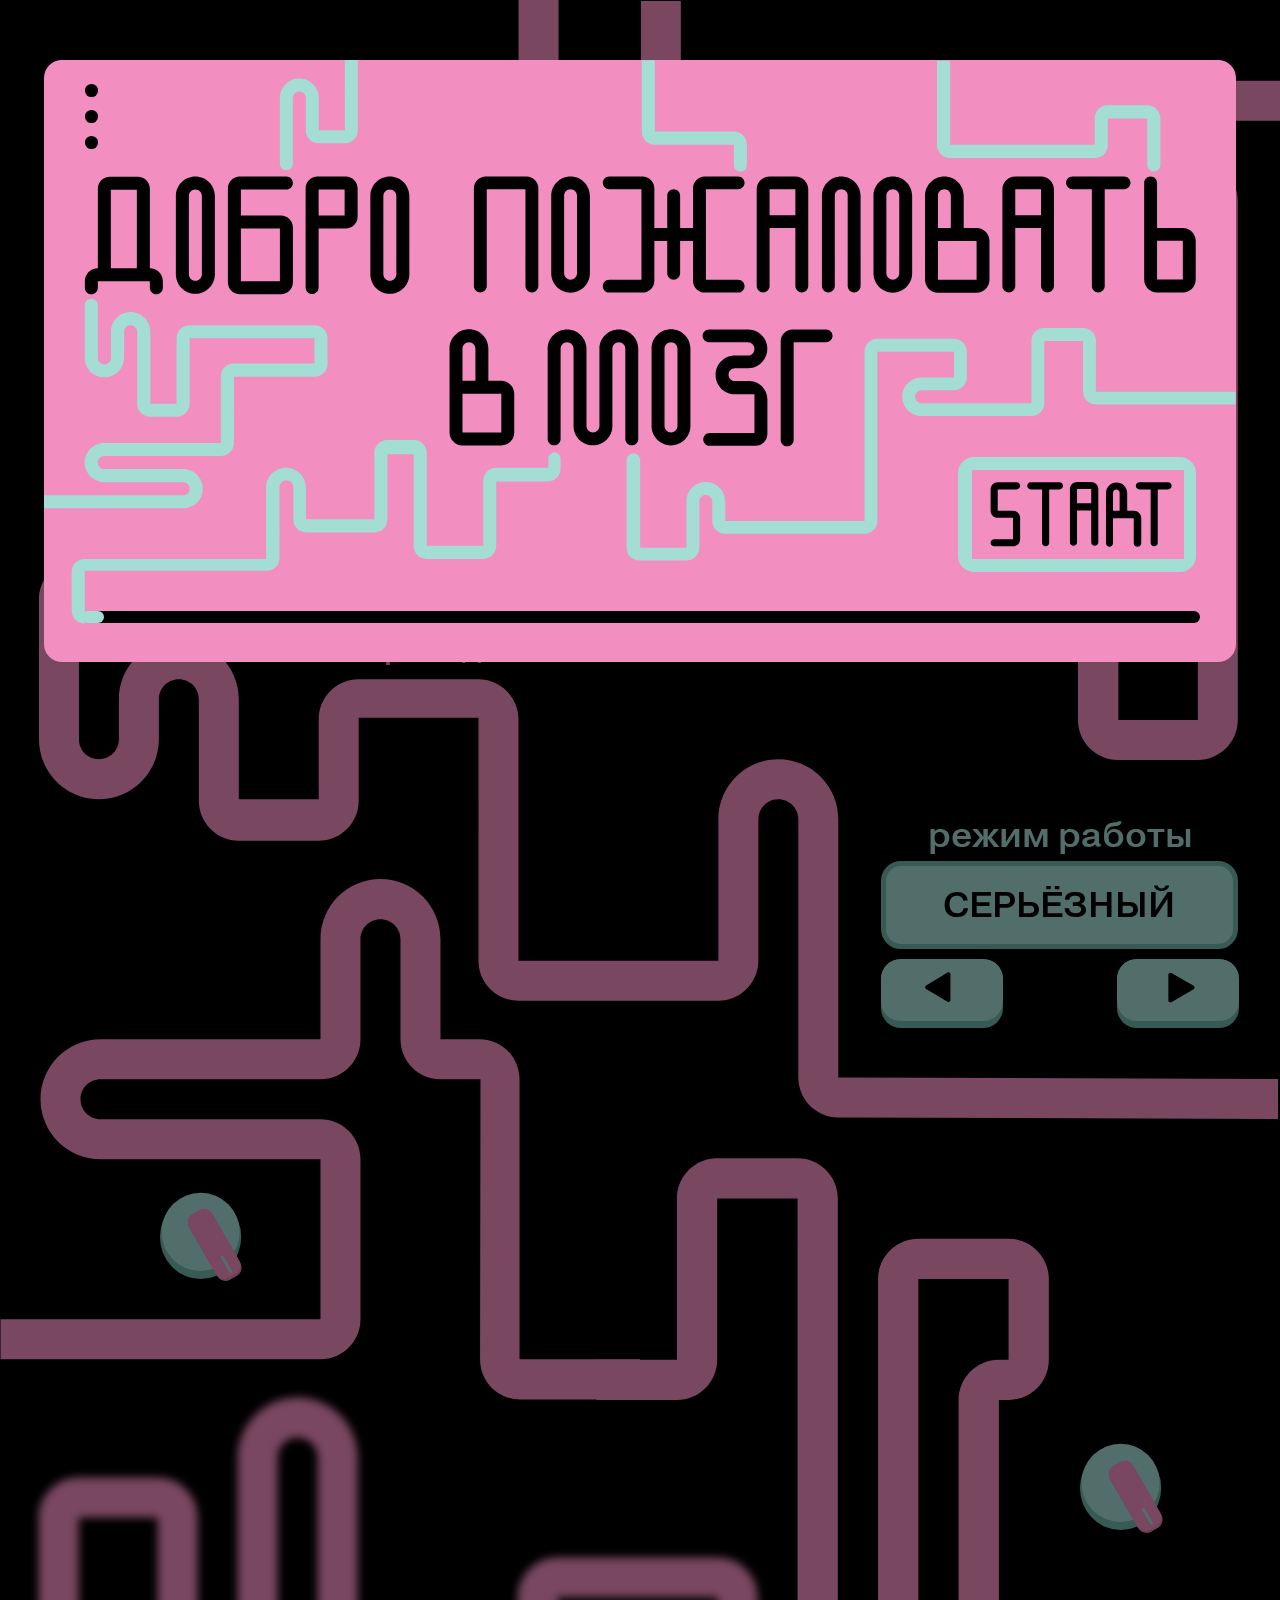
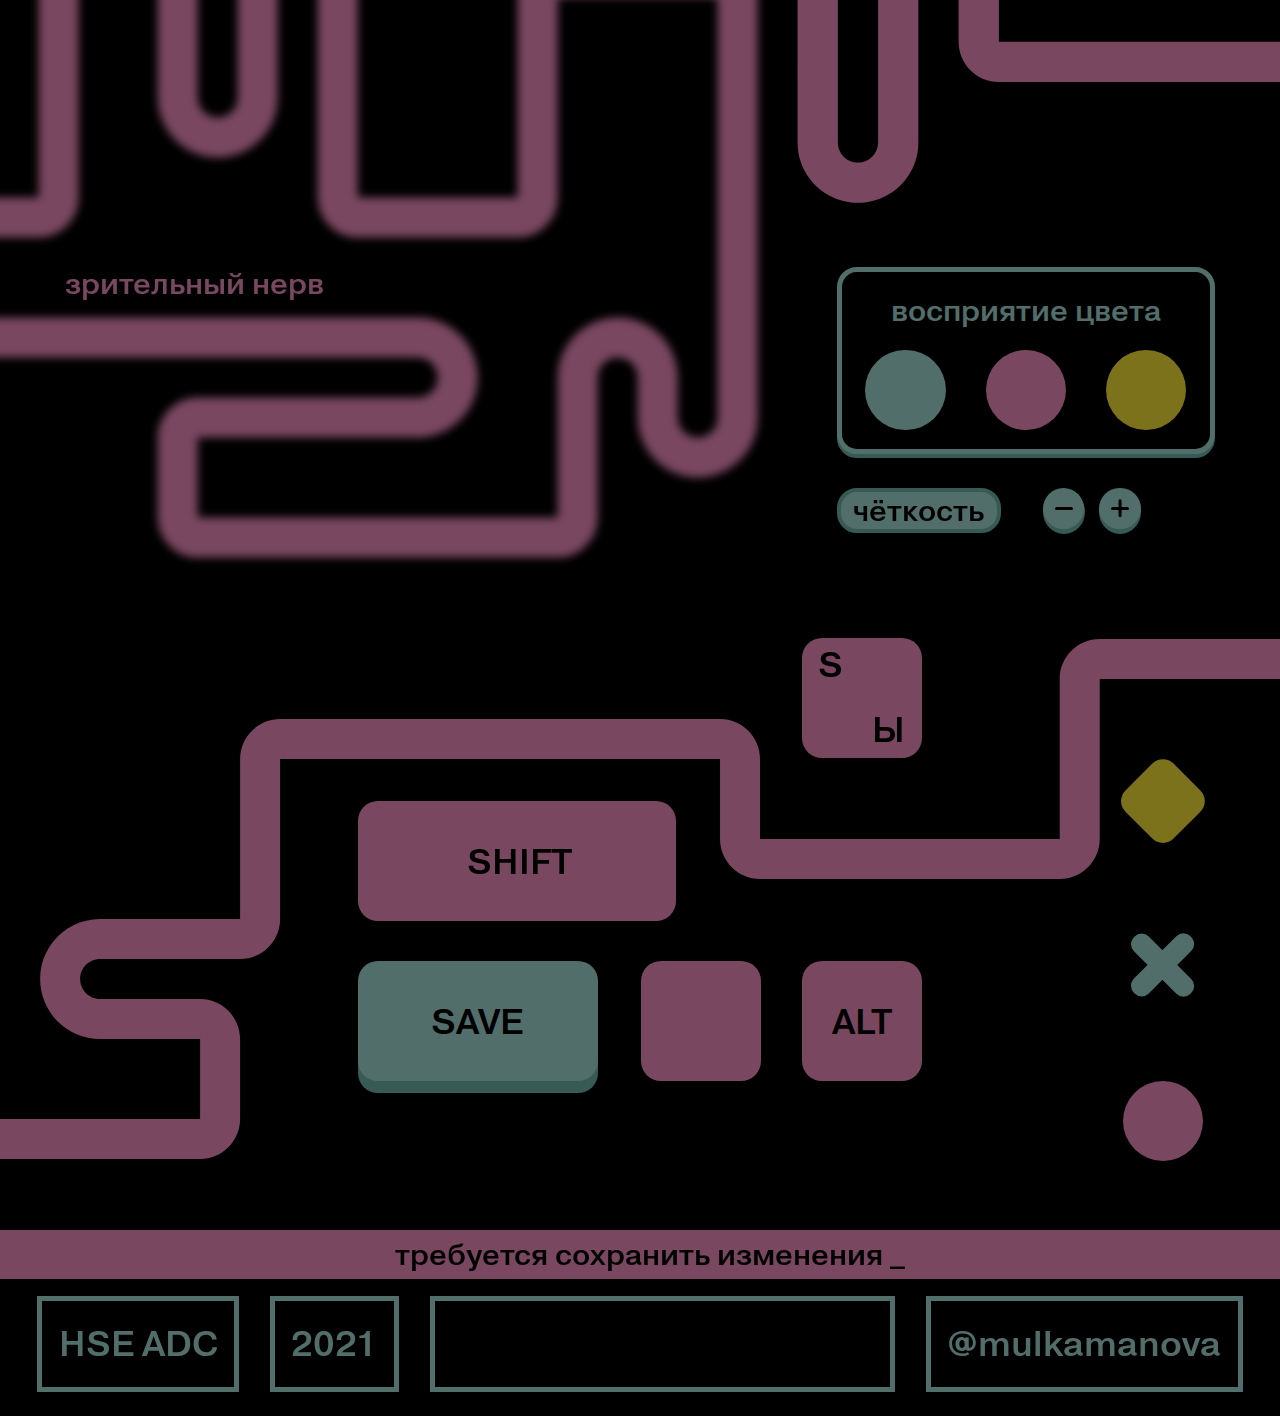
==== commit 1b484a12: "Update index.html" ====
--- a/index.html
+++ b/index.html
@@ -209,7 +209,7 @@
             <path d="M370.601 45.2821V265.35C370.601 284.68 354.931 300.35 335.601 300.35H220.648V450.358H325.44C350.435 450.358 370.698 470.621 370.697 495.616C370.697 520.611 350.435 540.873 325.44 540.873H0.417408L0.417474 511.777H324.386C333.123 511.777 340.206 504.694 340.206 495.956C340.206 487.219 333.123 480.136 324.386 480.136H224.929C205.599 480.136 189.929 464.466 189.929 445.136V306.038C189.929 286.708 205.599 271.038 224.929 271.038H340.588V50.3529C340.588 41.9573 333.782 35.1514 325.387 35.1514C316.991 35.1514 310.185 41.9573 310.185 50.3529V195.491C310.185 220.216 290.142 240.259 265.417 240.259C240.691 240.259 220.648 220.216 220.648 195.491V90.627H131.277V355.726C131.277 375.056 115.607 390.726 96.2771 390.726H0.417474V360.79H100.972V95.3779C100.972 76.0479 116.642 60.3779 135.972 60.3779H215.097C234.427 60.3779 250.097 76.0479 250.097 95.3779V195.03C250.097 203.381 256.867 210.151 265.218 210.151C273.569 210.151 280.339 203.381 280.339 195.03V45.282C280.339 20.357 300.545 0.151367 325.47 0.151367C350.395 0.151367 370.601 20.3571 370.601 45.2821Z" fill="#F28EC0"/>
             </svg>
 
-            <svg width="120" height="300" viewBox="0 0 120 300" fill="none" xmlns="http://www.w3.org/2000/svg" class="izv_vision class-iphone">
+            <svg width="220" height="500" viewBox="0 0 120 300" fill="none" xmlns="http://www.w3.org/2000/svg" class="izv_vision class-iphone">
             <path d="M120 140.706V30.251C120 13.6824 106.569 0.250977 90 0.250977C73.4315 0.250977 60 13.6824 60 30.251V100.251H0V120.251H60C71.0457 120.251 80 111.297 80 100.251V30.251C80 24.7281 84.4771 20.251 90 20.251C95.5229 20.251 100 24.7281 100 30.251V140.706H60C48.9543 140.706 40 149.66 40 160.706V239.75C40 250.796 48.9543 259.75 60 259.75H70C75.5229 259.75 80 264.228 80 269.75C80 275.273 75.5229 279.75 70 279.75H0V299.75H70C86.5685 299.75 100 286.319 100 269.75C100 253.182 86.5685 239.75 70 239.75H60V160.706H100C111.046 160.706 120 151.752 120 140.706Z" fill="#F28EC0"/>
             </svg>
 
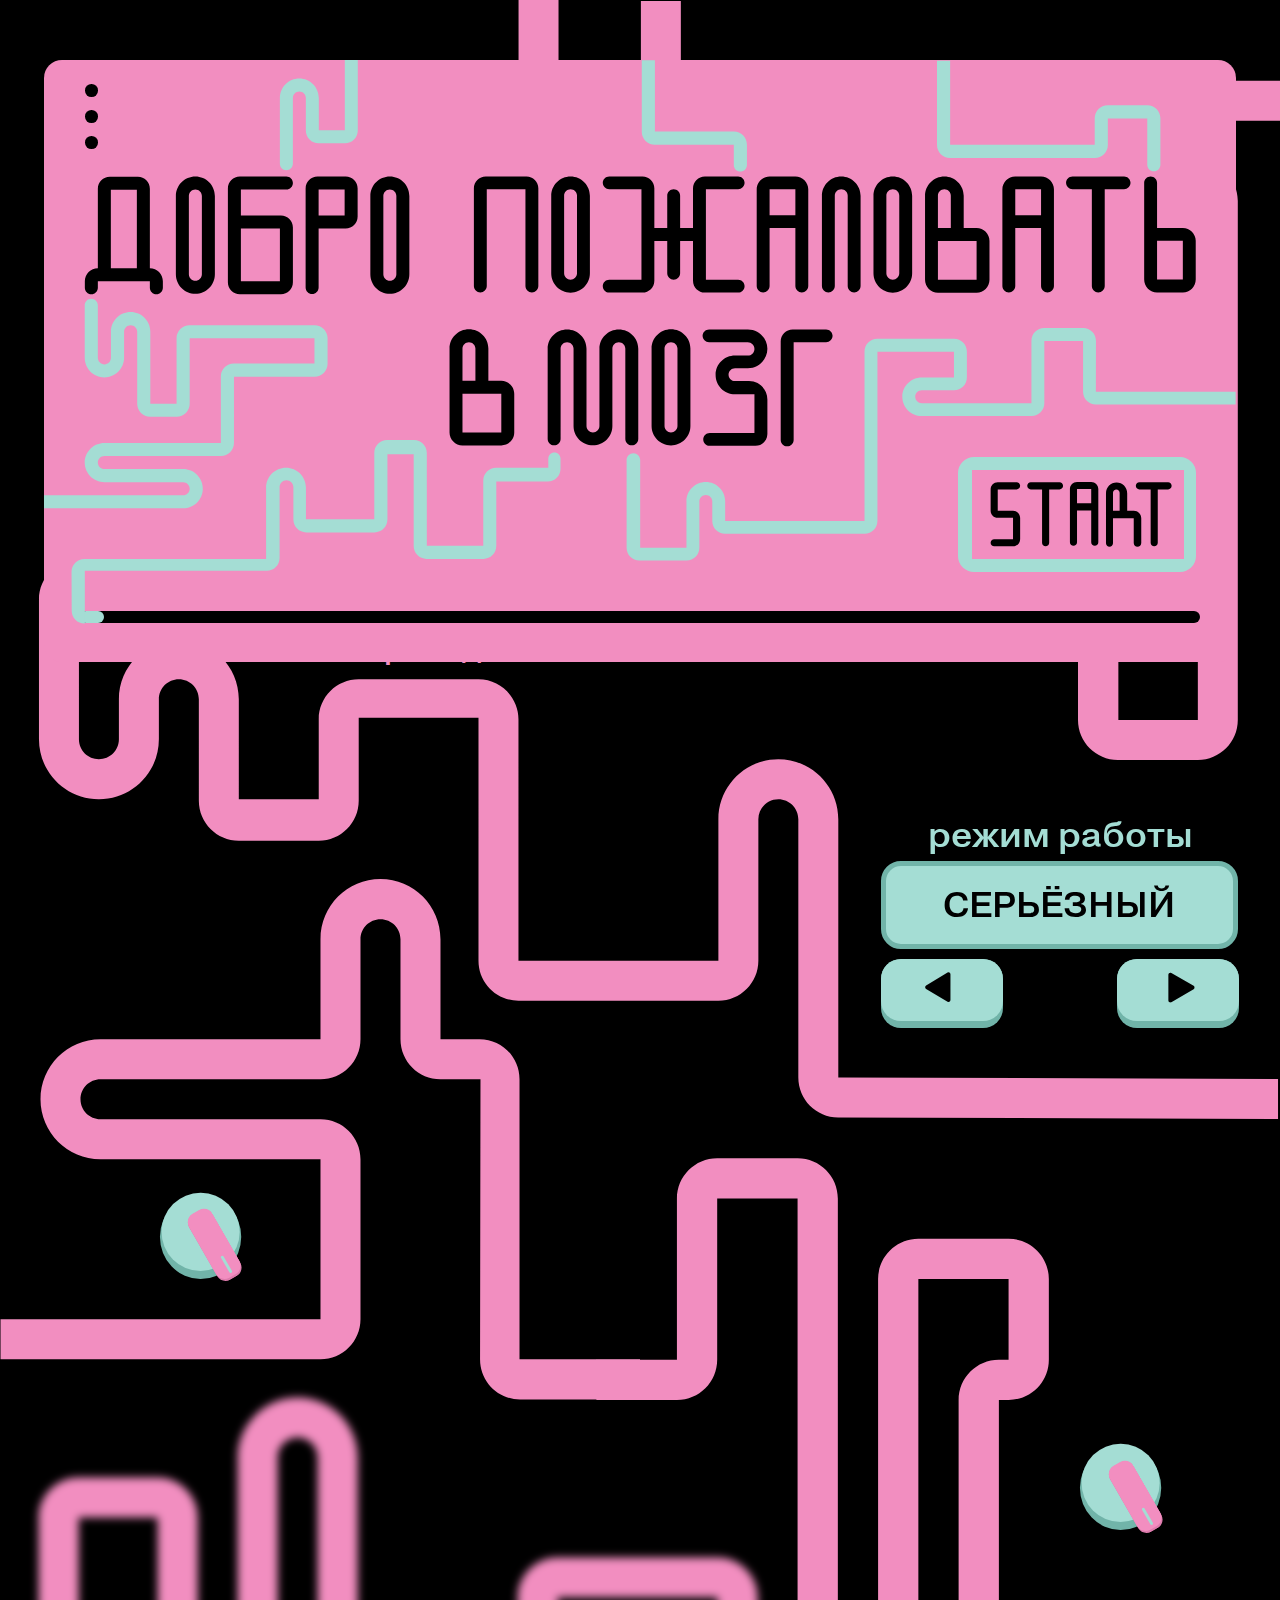
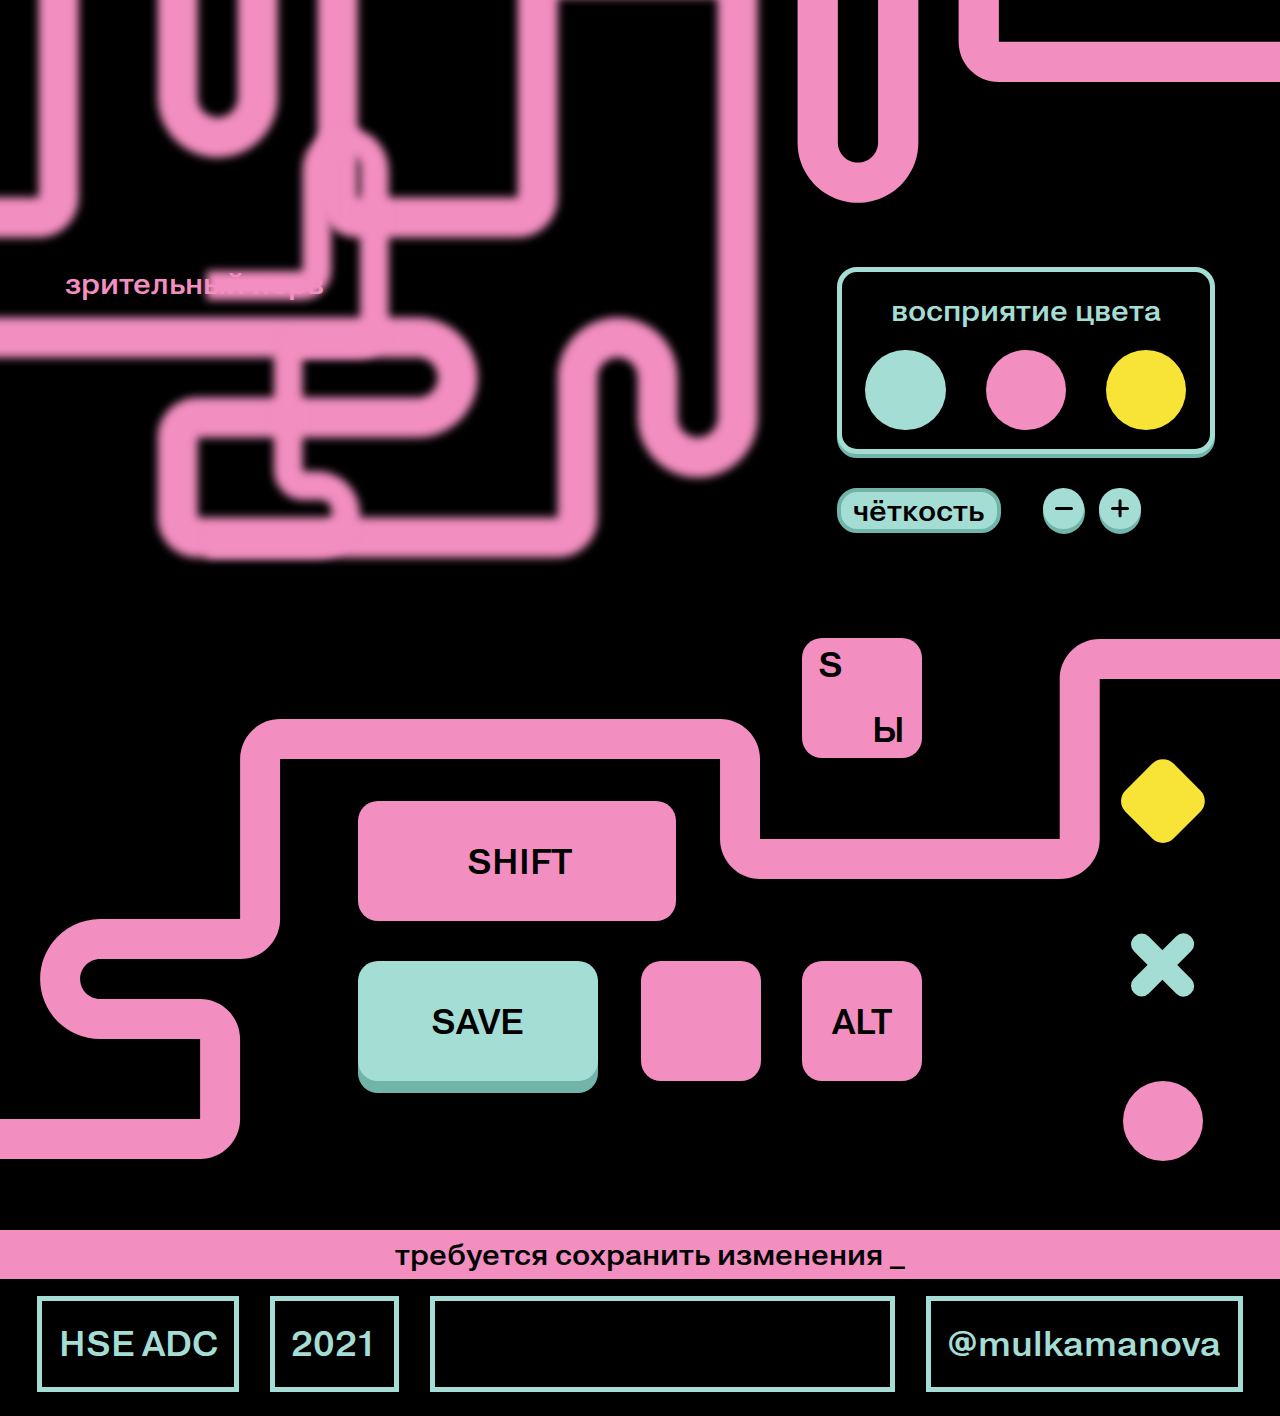
==== commit 08d147ec: "Update index.html" ====
--- a/index.html
+++ b/index.html
@@ -14,7 +14,7 @@
         display: block;
         position: relative;
         /* height: 100%; */
-        overflow: hidden;
+        /* overflow: hidden; */
       }
       body::before{
         content: "";
@@ -51,7 +51,7 @@
         position: absolute;
         top: 0; bottom: 0; left: 0; right: 0;
         padding: 0;
-        opacity: 50%;
+        /* opacity: 50%; */
         overflow: hidden;
         transition: all .3s;
         /* background: yellow; */
@@ -79,8 +79,12 @@
       p {
         font-family: "Pragmatica";
       }
-      .stop {
+      /* .stop {
         animation-play-state: paused;
+      } */
+
+      #bottom_plus, #bottom_minus, .buttom_handle2, .buttom_handle1, #keyboard5, #mode_buttom_left, #mode_buttom_right, .skip_buttom, .fp_buttom {
+        cursor: pointer;
       }
     </style>
 
@@ -209,8 +213,11 @@
             <path d="M370.601 45.2821V265.35C370.601 284.68 354.931 300.35 335.601 300.35H220.648V450.358H325.44C350.435 450.358 370.698 470.621 370.697 495.616C370.697 520.611 350.435 540.873 325.44 540.873H0.417408L0.417474 511.777H324.386C333.123 511.777 340.206 504.694 340.206 495.956C340.206 487.219 333.123 480.136 324.386 480.136H224.929C205.599 480.136 189.929 464.466 189.929 445.136V306.038C189.929 286.708 205.599 271.038 224.929 271.038H340.588V50.3529C340.588 41.9573 333.782 35.1514 325.387 35.1514C316.991 35.1514 310.185 41.9573 310.185 50.3529V195.491C310.185 220.216 290.142 240.259 265.417 240.259C240.691 240.259 220.648 220.216 220.648 195.491V90.627H131.277V355.726C131.277 375.056 115.607 390.726 96.2771 390.726H0.417474V360.79H100.972V95.3779C100.972 76.0479 116.642 60.3779 135.972 60.3779H215.097C234.427 60.3779 250.097 76.0479 250.097 95.3779V195.03C250.097 203.381 256.867 210.151 265.218 210.151C273.569 210.151 280.339 203.381 280.339 195.03V45.282C280.339 20.357 300.545 0.151367 325.47 0.151367C350.395 0.151367 370.601 20.3571 370.601 45.2821Z" fill="#F28EC0"/>
             </svg>
 
-            <svg width="220" height="500" viewBox="0 0 120 300" fill="none" xmlns="http://www.w3.org/2000/svg" class="izv_vision class-iphone">
+            <svg width="120" height="300" viewBox="0 0 120 300" fill="none" xmlns="http://www.w3.org/2000/svg" class="izv_vision class-iphone">
             <path d="M120 140.706V30.251C120 13.6824 106.569 0.250977 90 0.250977C73.4315 0.250977 60 13.6824 60 30.251V100.251H0V120.251H60C71.0457 120.251 80 111.297 80 100.251V30.251C80 24.7281 84.4771 20.251 90 20.251C95.5229 20.251 100 24.7281 100 30.251V140.706H60C48.9543 140.706 40 149.66 40 160.706V239.75C40 250.796 48.9543 259.75 60 259.75H70C75.5229 259.75 80 264.228 80 269.75C80 275.273 75.5229 279.75 70 279.75H0V299.75H70C86.5685 299.75 100 286.319 100 269.75C100 253.182 86.5685 239.75 70 239.75H60V160.706H100C111.046 160.706 120 151.752 120 140.706Z" fill="#F28EC0"/>
+            </svg>
+            <svg width="183" height="431" viewBox="0 0 183 431" fill="none" xmlns="http://www.w3.org/2000/svg" class="izv_vision class-iphone-extra">
+            <path d="M182.41 200.872V43.6105C182.41 19.8272 163.13 0.547028 139.346 0.547028C115.563 0.547028 96.2829 19.8272 96.2829 43.6105V144.092H0.446289V172.801H94.9919C111.56 172.801 124.992 159.369 124.992 142.801V39.256C124.992 33.7332 129.469 29.256 134.992 29.256H143.701C149.224 29.256 153.701 33.7332 153.701 39.256V202.163H97.5739C81.0054 202.163 67.5739 215.595 67.5739 232.163V343.045C67.5739 359.614 81.0054 373.045 97.5739 373.045H114.992C120.515 373.045 124.992 377.522 124.992 383.045V391.754C124.992 397.277 120.515 401.754 114.992 401.754H0.446289V430.463H110.637C134.421 430.463 153.701 411.183 153.701 387.4C153.701 363.617 134.421 344.336 110.637 344.336H96.2829V230.872H152.41C168.978 230.872 182.41 217.441 182.41 200.872Z" fill="#F28EC0"/>
             </svg>
 
             <div class="think" id="think5">
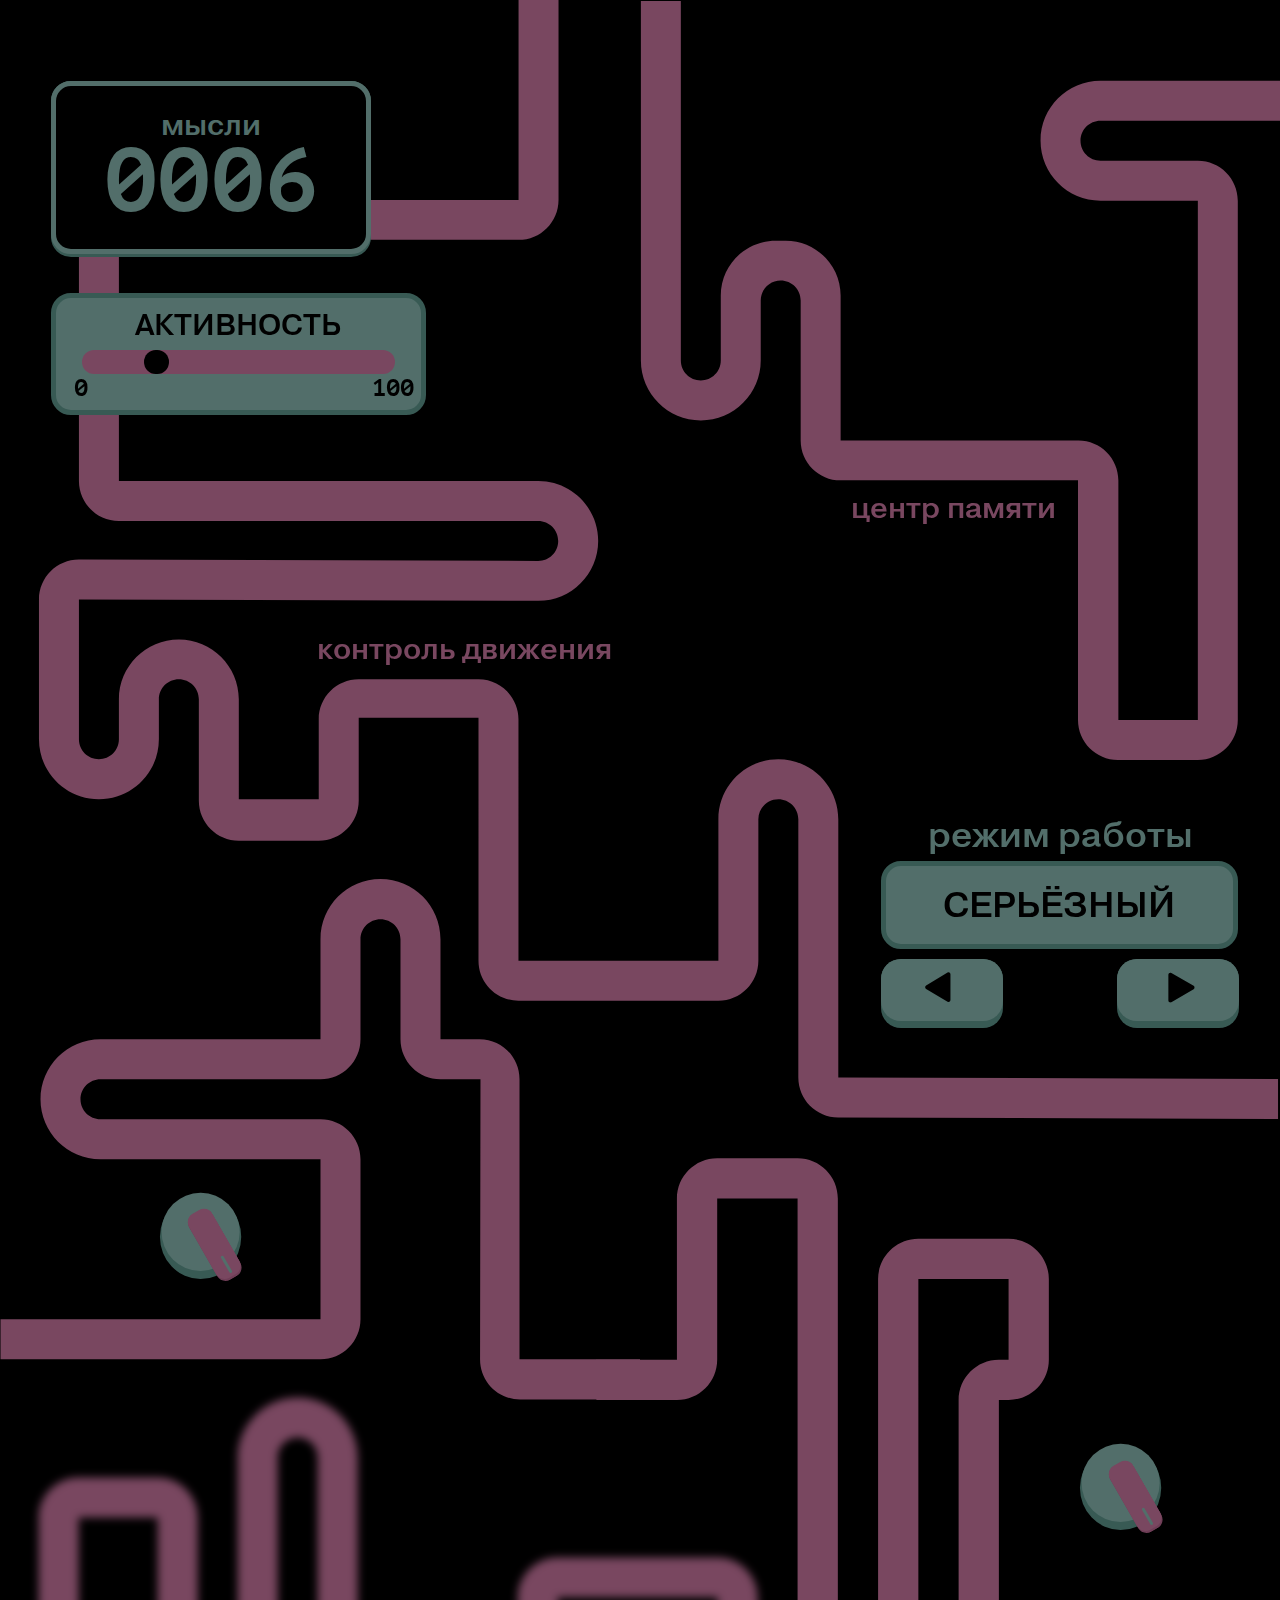
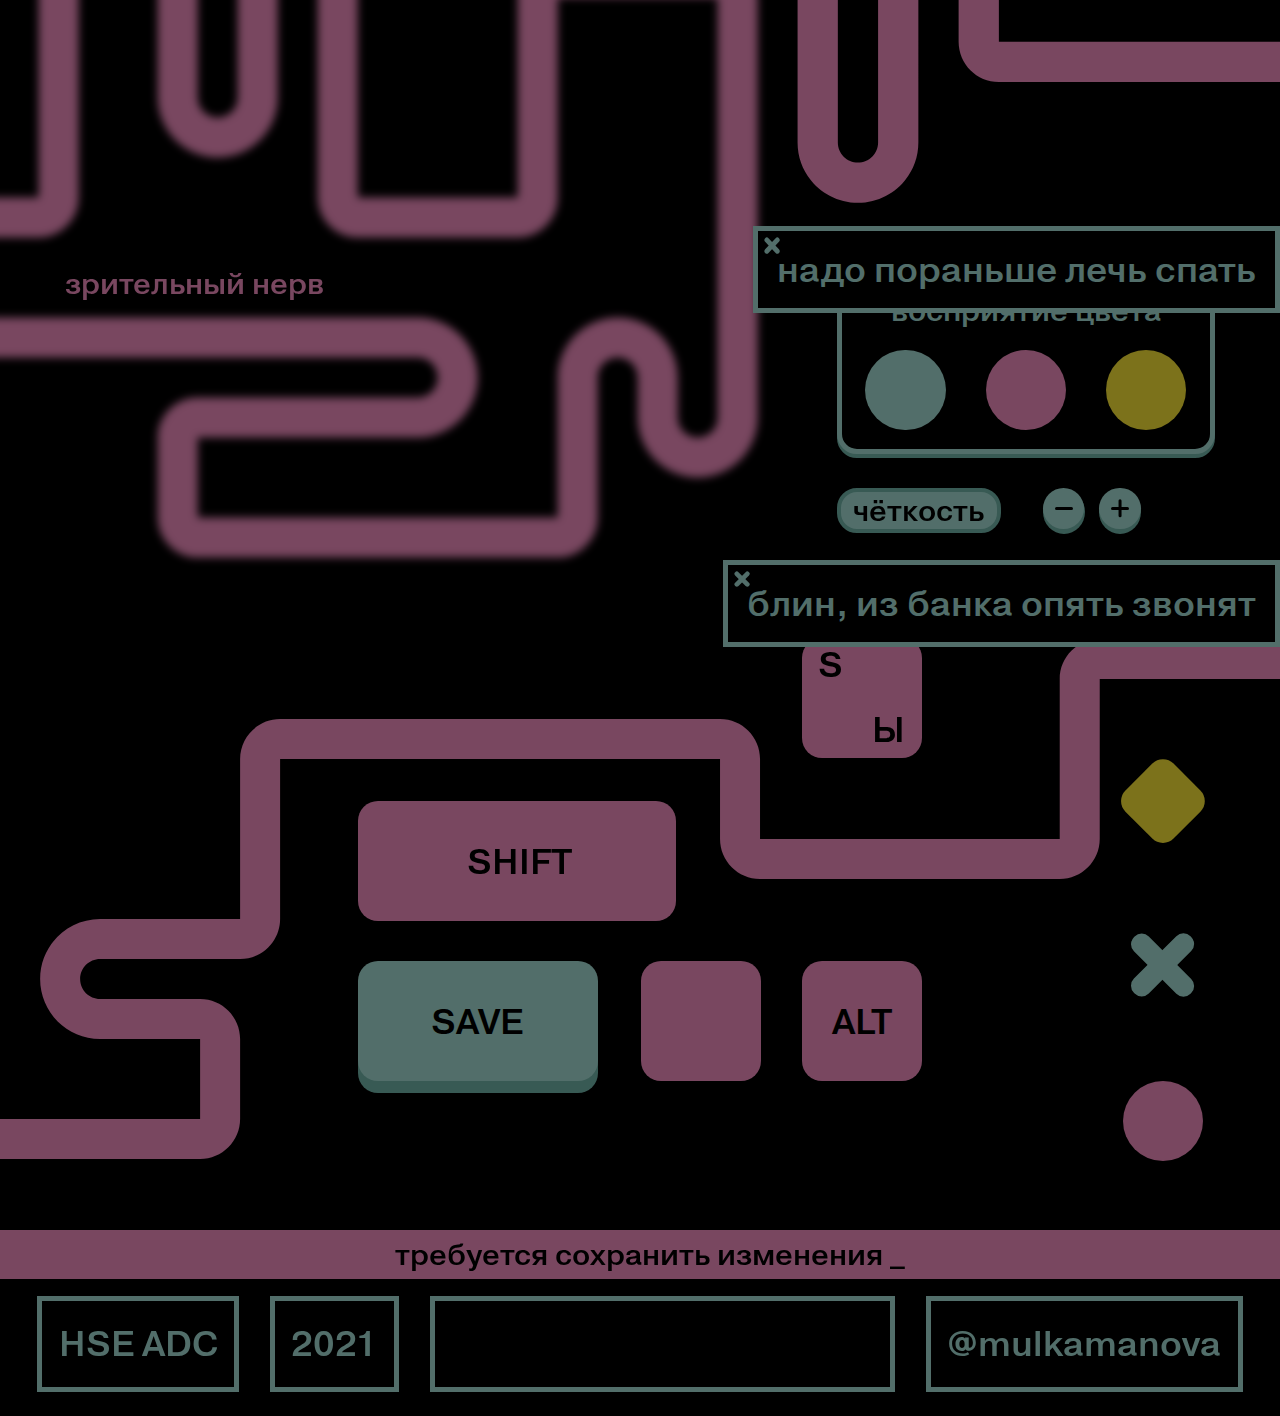
==== commit 91803077: "Update index.html" ====
--- a/index.html
+++ b/index.html
@@ -14,7 +14,7 @@
         display: block;
         position: relative;
         /* height: 100%; */
-        /* overflow: hidden; */
+        overflow: hidden;
       }
       body::before{
         content: "";
@@ -51,7 +51,7 @@
         position: absolute;
         top: 0; bottom: 0; left: 0; right: 0;
         padding: 0;
-        /* opacity: 50%; */
+        opacity: 50%;
         overflow: hidden;
         transition: all .3s;
         /* background: yellow; */
@@ -79,9 +79,9 @@
       p {
         font-family: "Pragmatica";
       }
-      /* .stop {
+      .stop {
         animation-play-state: paused;
-      } */
+      }
 
       #bottom_plus, #bottom_minus, .buttom_handle2, .buttom_handle1, #keyboard5, #mode_buttom_left, #mode_buttom_right, .skip_buttom, .fp_buttom {
         cursor: pointer;
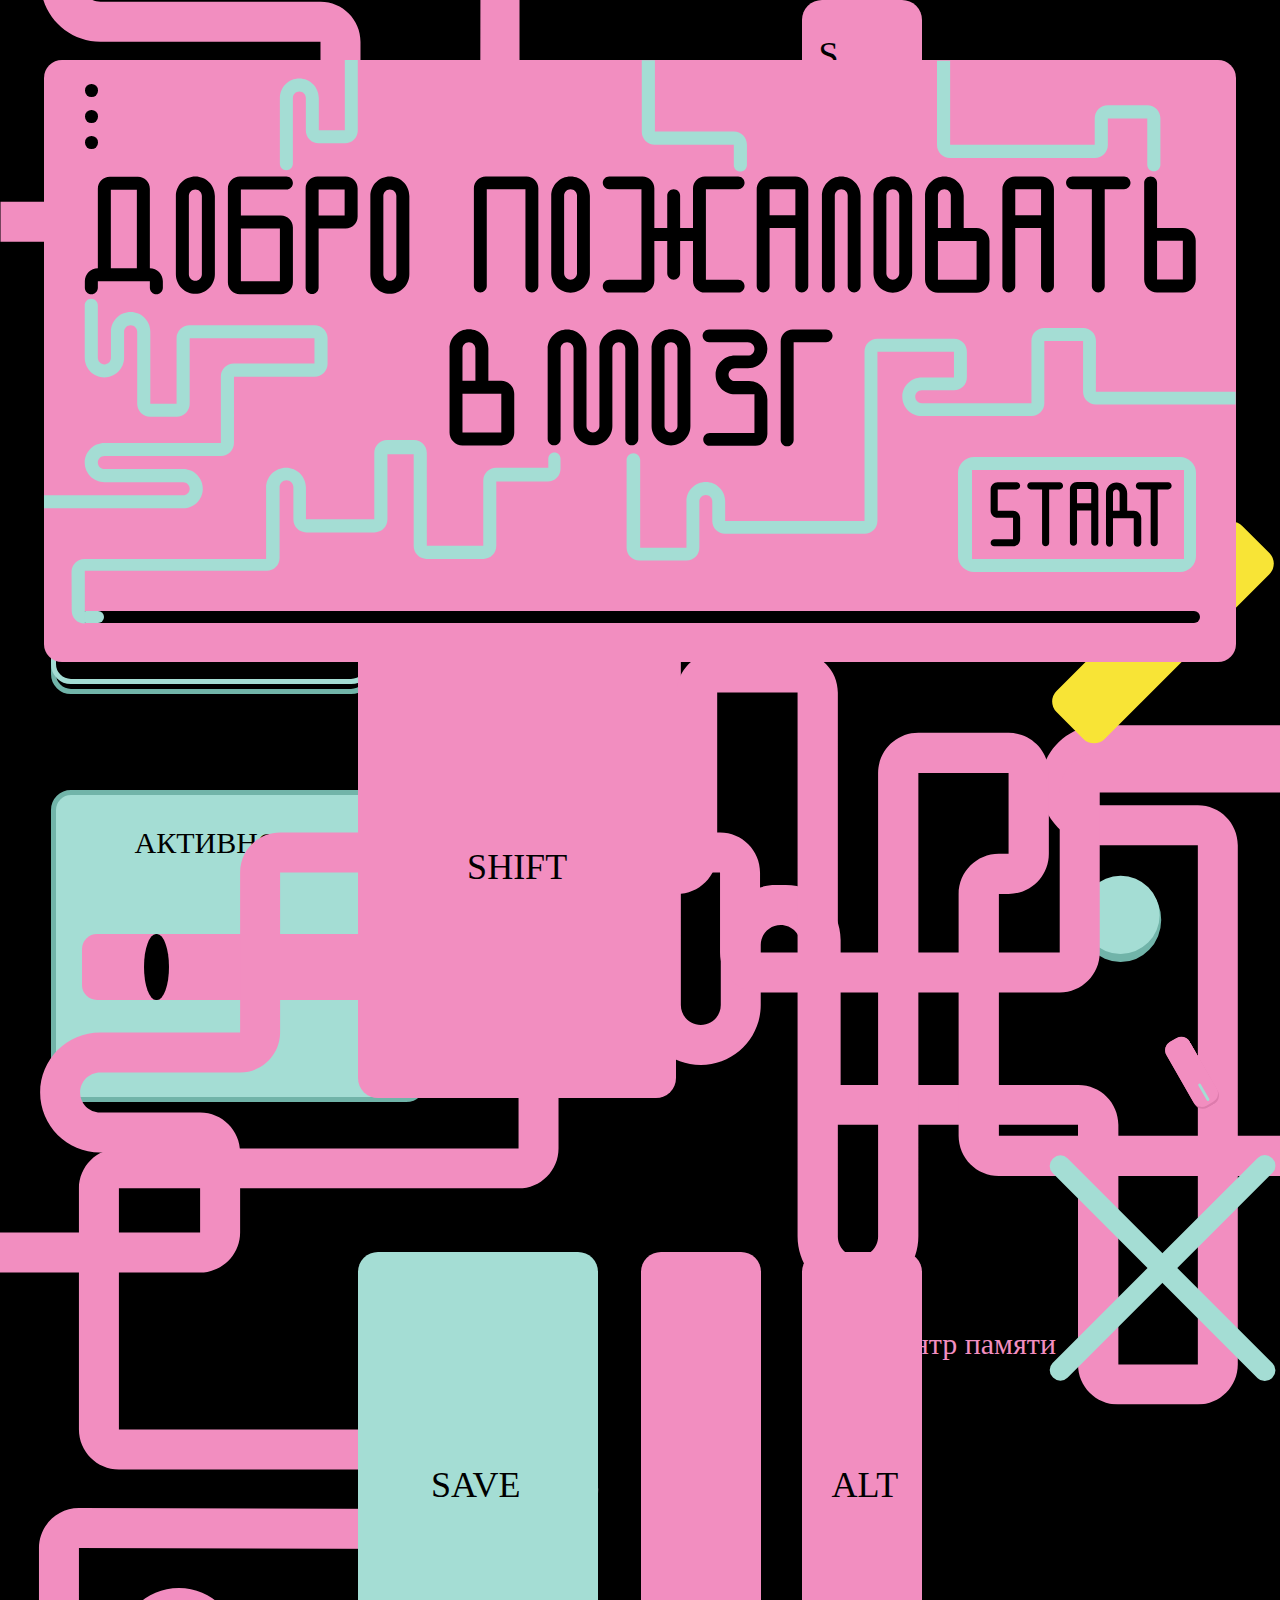
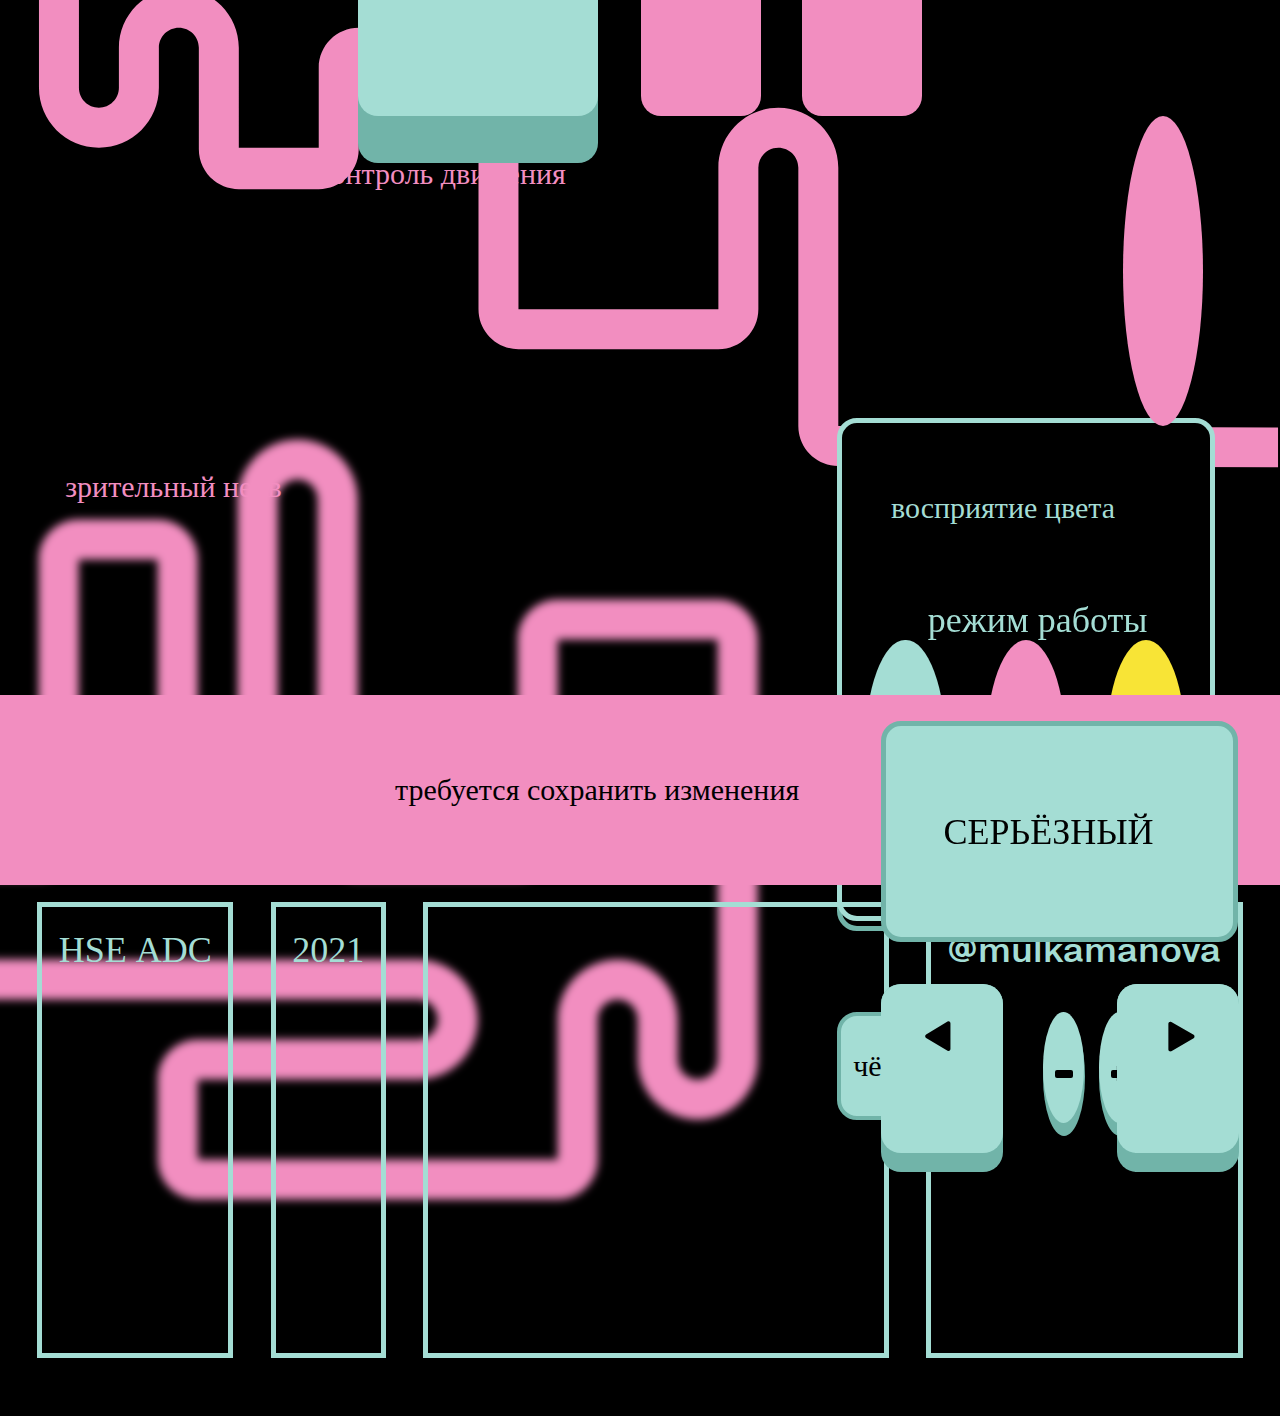
==== commit 988421b6: "Update index.html" ====
--- a/index.html
+++ b/index.html
@@ -35,57 +35,6 @@
         width: 100%;
 
       }
-      .wrapper {
-        position: relative;
-        width: 100%;
-        /* background: black; */
-        /* opacity: 70%; */
-      }
-      .sootnosheniye {
-        position: relative;
-        padding-bottom: 209.44%;
-        /* background: red; */
-
-      }
-      .content {
-        position: absolute;
-        top: 0; bottom: 0; left: 0; right: 0;
-        padding: 0;
-        opacity: 50%;
-        overflow: hidden;
-        transition: all .3s;
-        /* background: yellow; */
-      }
-      .first {
-        position: relative;
-        width: 100%;
-        height: 37.1%;
-        /* background: red; */
-      }
-      .second {
-        position: relative;
-        width: 100%;
-        height: 37.1%;
-        /* background: blue; */
-        /* opacity: 50%; */
-      }
-      .third {
-        position: relative;
-        width: 100%;
-        height: 25.8%;
-        /* background: green; */
-      }
-
-      p {
-        font-family: "Pragmatica";
-      }
-      .stop {
-        animation-play-state: paused;
-      }
-
-      #bottom_plus, #bottom_minus, .buttom_handle2, .buttom_handle1, #keyboard5, #mode_buttom_left, #mode_buttom_right, .skip_buttom, .fp_buttom {
-        cursor: pointer;
-      }
     </style>
 
     <script src="javascripts/all.js" charset="utf-8"></script>
